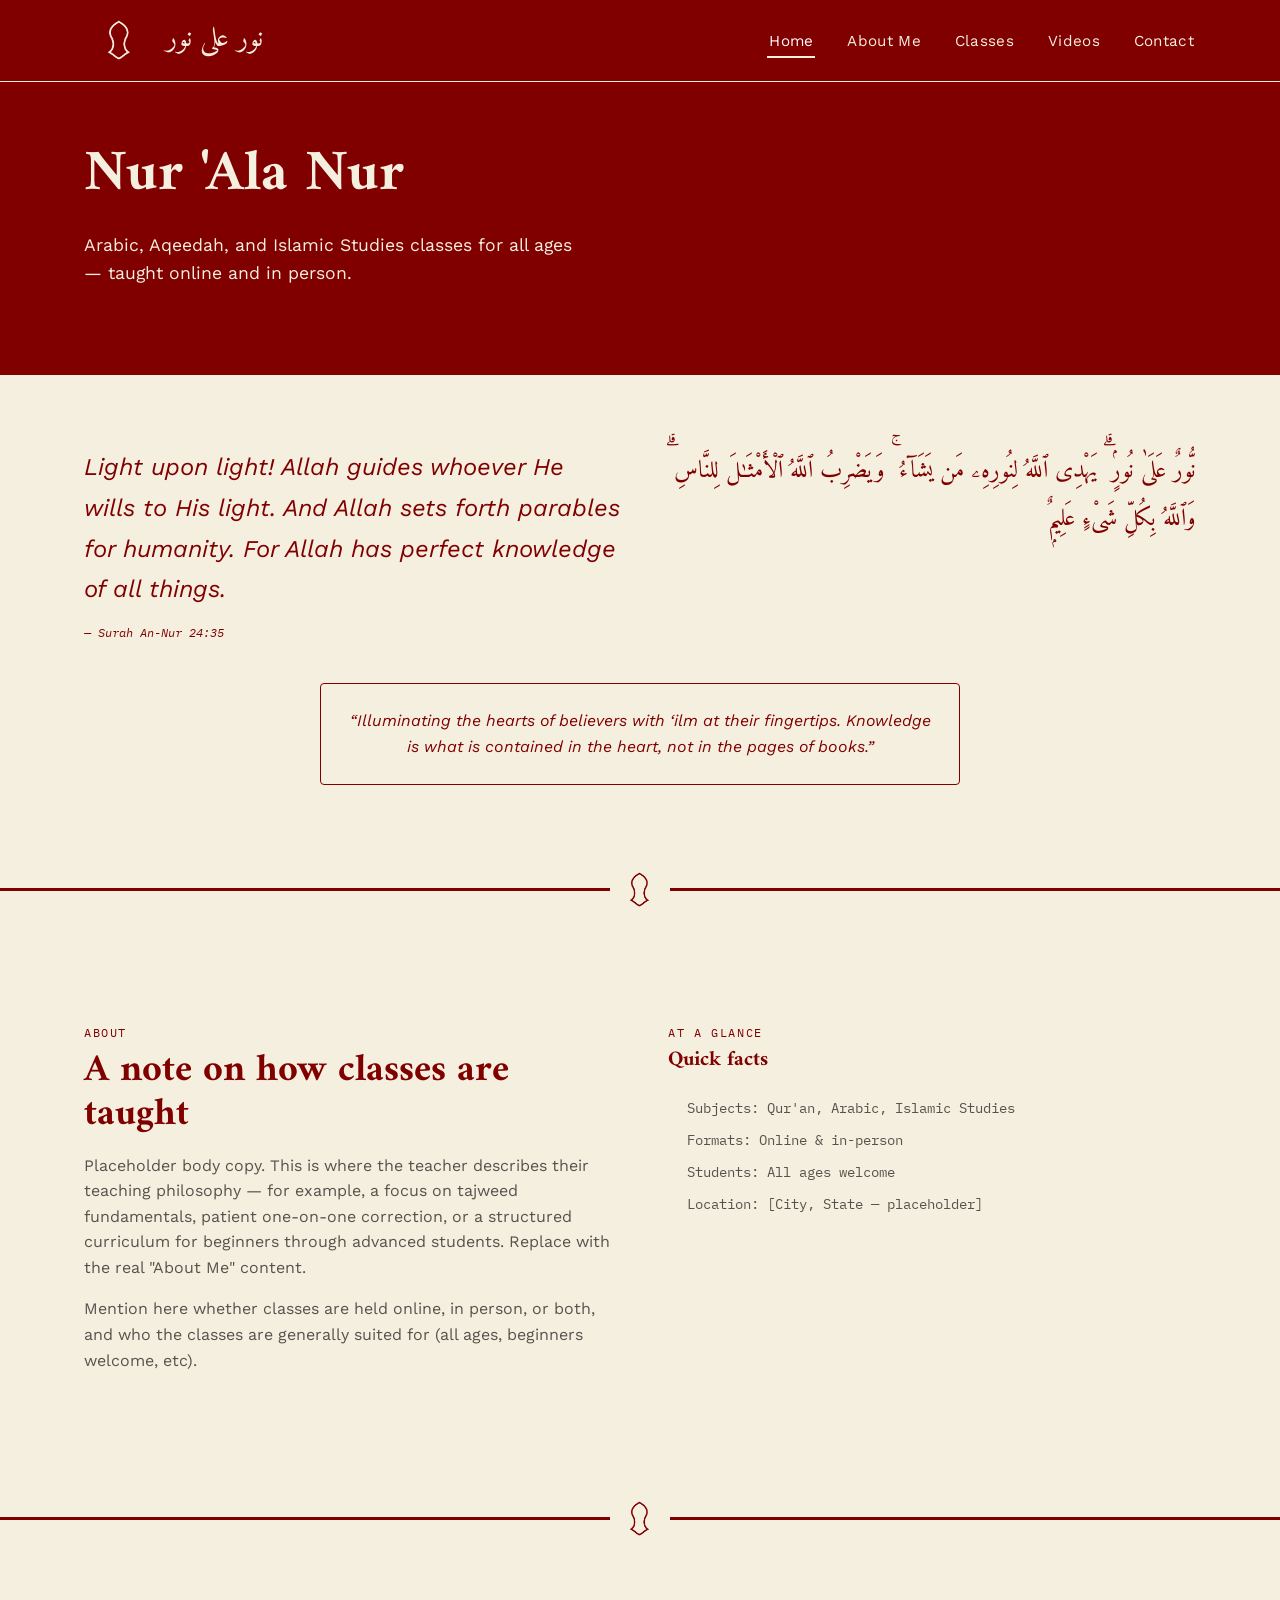
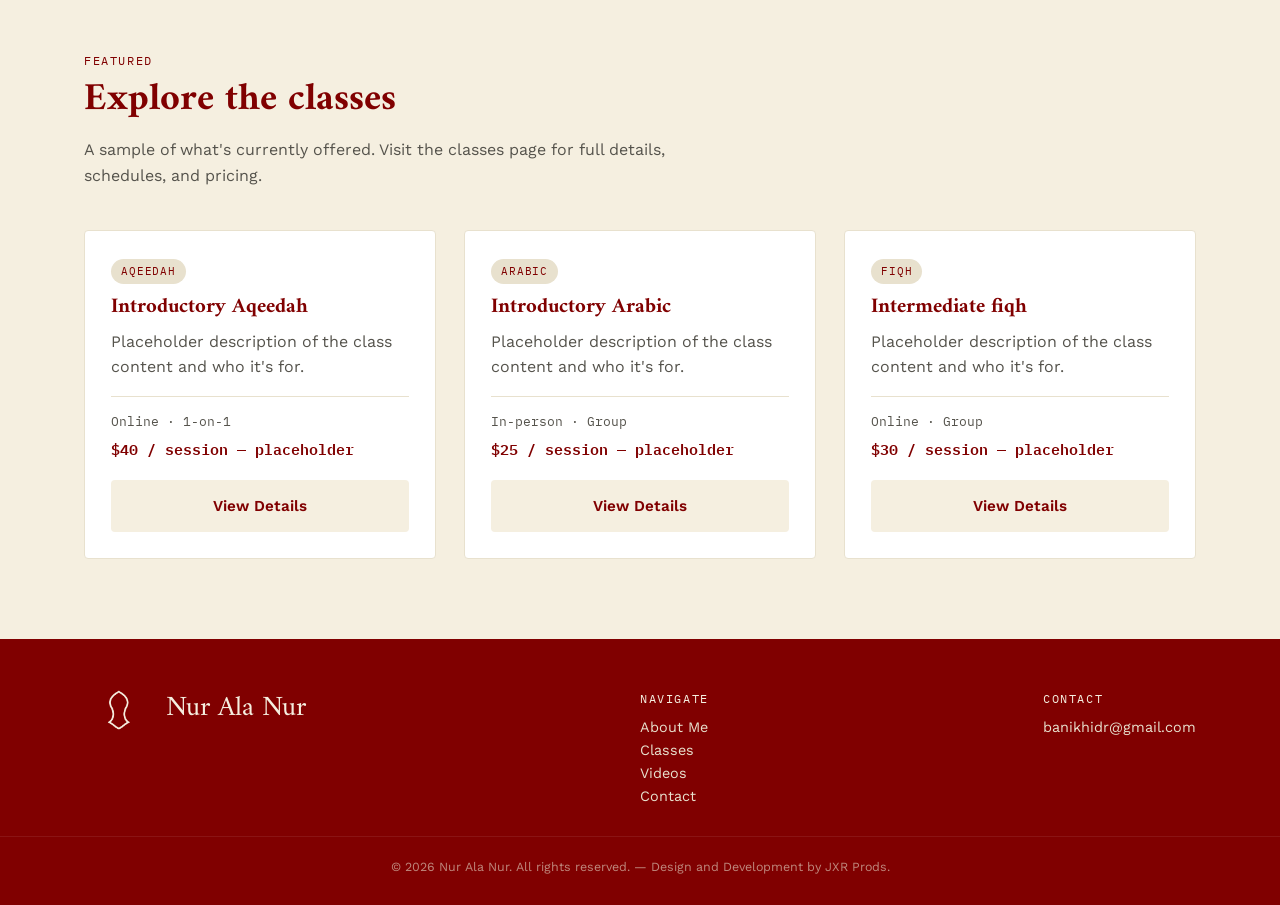
==== code/index.html @ e67cda5e "Fixed many css issues, adjusted text sizes, added colors to certain areas, added another line with s" ====
<!DOCTYPE html>
<html lang="en">

<head>
  <meta charset="UTF-8">
  <meta name="viewport" content="width=device-width, initial-scale=1.0">
  <title>Nur Ala Nur</title>
  <link rel="preconnect" href="https://fonts.googleapis.com">
  <link
    href="https://fonts.googleapis.com/css2?family=Amiri:ital,wght@0,400;0,700;1,400&family=Work+Sans:wght@400;500;600;700&family=IBM+Plex+Mono:wght@400;500&display=swap"
    rel="stylesheet">
  <link rel="stylesheet" href="styles.css">
</head>

<body>

  <header class="site-header">
    <div class="container">
      <a href="index.html" class="brand"><span class="sandal-logo"></span>نور على نور</a>
      <button class="nav-toggle" aria-label="Toggle navigation" aria-expanded="false">&#9776;</button>
      <nav class="main-nav">
        <ul>
          <li><a href="index.html" class="active">Home</a></li>
          <li><a href="aboutme.html">About Me</a></li>
          <li><a href="classes.html">Classes</a></li>
          <li><a href="videos.html">Videos</a></li>
          <li><a href="contact.html">Contact</a></li>
        </ul>
      </nav>
    </div>
  </header>

  <section class="hero" style="padding:60px 0 70px;">
    <div class="container">
      <h1 style="color:var(--cream)">Nur 'Ala Nur</h1>
      <p class="lede">Arabic, Aqeedah, and Islamic Studies classes for all ages — taught online and in person.</p>
    </div>
  </section>

  <section class="verse-section">
    <div class="container verse-grid">
      <p class="verse-en">Light upon light! Allah guides whoever He wills to His light. And Allah sets forth parables
        for humanity. For Allah has perfect knowledge of all things.<br><span class="verse-ref">— Surah An-Nur 24:35
        </span></p>
      <p class="verse-ar" dir="rtl" lang="ar"> نُّورٌ عَلَىٰ نُورٍۢ ۗ يَهْدِى ٱللَّهُ لِنُورِهِۦ مَن يَشَآءُ ۚ وَيَضْرِبُ ٱللَّهُ ٱلْأَمْثَـٰلَ لِلنَّاسِ ۗ وَٱللَّهُ بِكُلِّ شَىْءٍ عَلِيمٌۭ </p>
    </div>
    <div class="container">
      <div class="mission-box">
        <p style="color:var(--maroon); margin:0;">“Illuminating the hearts of believers with ‘ilm at their fingertips.
          Knowledge is what is contained in the heart, not in the pages of books.” </p>
      </div>
    </div>
  </section>

  <div class="star-divider star-divider--maroon"><span class="sandal-divider"></span></div>

  <section>
    <div class="container about-grid">
      <div>
        <span class="eyebrow">About</span>
        <h2>A note on how classes are taught</h2>
        <p>Placeholder body copy. This is where the teacher describes their teaching philosophy — for example, a focus
          on tajweed fundamentals, patient one-on-one correction, or a structured curriculum for beginners through
          advanced students. Replace with the real "About Me" content.</p>
        <p>Mention here whether classes are held online, in person, or both, and who the classes are generally suited
          for (all ages, beginners welcome, etc).</p>
      </div>
      <div>
        <span class="eyebrow">At a glance</span>
        <h3>Quick facts</h3>
        <ul class="credentials-list" style="color:var(--ink-soft)">
          <li style="color:var(--ink-soft)">Subjects: Qur'an, Arabic, Islamic Studies</li>
          <li style="color:var(--ink-soft)">Formats: Online &amp; in-person</li>
          <li style="color:var(--ink-soft)">Students: All ages welcome</li>
          <li style="color:var(--ink-soft)">Location: [City, State — placeholder]</li>
        </ul>
      </div>
    </div>
  </section>

  <div class="star-divider star-divider--maroon"><span class="sandal-divider"></span></div>

  <section class="alt">
    <div class="container">
      <div class="section-head">
        <span class="eyebrow">Featured</span>
        <h2>Explore the classes</h2>
        <p>A sample of what's currently offered. Visit the classes page for full details, schedules, and pricing.</p>
      </div>
      <div class="class-grid">
        <div class="class-card">
          <span class="class-tag">Aqeedah</span>
          <h3>Introductory Aqeedah</h3>
          <p>Placeholder description of the class content and who it's for.</p>
          <div class="class-meta">
            <span>Online &middot; 1-on-1</span>
            <span class="price">$40 / session — placeholder</span>
          </div>
          <a href="classes.html" class="btn btn-primary btn-block">View Details</a>
        </div>
        <div class="class-card">
          <span class="class-tag">Arabic</span>
          <h3>Introductory Arabic</h3>
          <p>Placeholder description of the class content and who it's for.</p>
          <div class="class-meta">
            <span>In-person &middot; Group</span>
            <span class="price">$25 / session — placeholder</span>
          </div>
          <a href="classes.html" class="btn btn-primary btn-block">View Details</a>
        </div>
        <div class="class-card">
          <span class="class-tag">Fiqh</span>
          <h3>Intermediate fiqh</h3>
          <p>Placeholder description of the class content and who it's for.</p>
          <div class="class-meta">
            <span>Online &middot; Group</span>
            <span class="price">$30 / session — placeholder</span>
          </div>
          <a href="classes.html" class="btn btn-primary btn-block">View Details</a>
        </div>
      </div>
    </div>
  </section>

  <footer>
    <div class="container">
      <div>
        <div class="brand" style="margin-bottom:10px;"><span class="sandal-logo"></span>Nur Ala Nur</div>
      </div>
      <div>
        <span class="eyebrow">Navigate</span><br>
        <a href="aboutme.html">About Me</a><br>
        <a href="classes.html">Classes</a><br>
        <a href="videos.html">Videos</a><br>
        <a href="contact.html">Contact</a>
      </div>
      <div>
        <span class="eyebrow">Contact</span><br>
        <a href="mailto:info@example.com">banikhidr@gmail.com</a><br>
      </div>
    </div>
    <div class="footer-bottom">&copy; 2026 Nur Ala Nur. All rights reserved. — Design and Development by JXR Prods.
    </div>
  </footer>

  <script src="script.js"></script>
</body>

</html>
---- code/styles.css ----
/* ===========================================================
   Design tokens
   =========================================================== */
:root{
  --maroon:    #800000;   /* primary brand color */
  --cream:     #F5EFE0;   /* the one cream — backgrounds, accents on maroon, borders */
  --tan:       #E8E1CE;   /* warm tan — card borders, alt-section fill (previously mislabeled "sage") */
  --ink:       #221c1c;   /* body text */
  --ink-soft:  #55534C;   /* secondary text */
  --white:     #FFFFFF;

  --font-display: 'Amiri', serif;
  --font-body:    'Work Sans', sans-serif;
  --font-mono:    'IBM Plex Mono', monospace;

  --radius: 4px;
  --max-width: 1160px;
}

*{ box-sizing: border-box; }
html{ scroll-behavior: smooth; }

body{
  margin: 0;
  background: var(--cream);
  color: var(--ink);
  font-family: var(--font-body);
  line-height: 1.6;
  -webkit-font-smoothing: antialiased;
}

img{ max-width: 100%; display: block; }
a{ color: inherit; text-decoration: none; }

h1, h2, h3{
  font-family: var(--font-display);
  color: var(--maroon);
  margin: 0 0 0.4em;
  line-height: 1.15;
}

h1{ font-size: clamp(2.4rem, 5vw, 3.6rem); }
h2{ font-size: clamp(1.8rem, 3.4vw, 2.4rem); }
h3{ font-size: 1.3rem; }

p{ margin: 0 0 1em; color: var(--ink-soft); }

.eyebrow{
  font-family: var(--font-mono);
  font-size: 0.72rem;
  letter-spacing: 0.14em;
  text-transform: uppercase;
  color: var(--maroon);
  display: inline-block;
  margin-bottom: 0.6em;
}
/* On maroon backgrounds, flip the eyebrow to cream so it stays readable */
.hero .eyebrow, footer .eyebrow{
  color: var(--cream);
}

.container{
  max-width: var(--max-width);
  margin: 0 auto;
  padding: 0 24px;
}

/* focus visibility */
a:focus-visible, button:focus-visible, input:focus-visible, textarea:focus-visible{
  outline: 2px solid var(--maroon);
  outline-offset: 3px;
}

@media (prefers-reduced-motion: reduce){
  *{ animation: none !important; transition: none !important; }
  html{ scroll-behavior: auto; }
}

/* ===========================================================
   Sandal motif (signature element) — used sparingly.
   Each placement gets its own class rather than sharing one
   base rule, since each sits on a different background and
   needs its own size and fill color to stay visible.
   =========================================================== */
.sandal-logo{
  display: inline-block;
  width: 70px; height: 40px;
  background-color: var(--cream);
  -webkit-mask-image: url('sandal.png');
          mask-image: url('sandal.png');
  -webkit-mask-size: contain;
          mask-size: contain;
  -webkit-mask-repeat: no-repeat;
          mask-repeat: no-repeat;
  -webkit-mask-position: center;
          mask-position: center;
  flex-shrink: 0;
}

.sandal-divider{
  display: inline-block;
  width: 200px; height: 50px;
  background-color: var(--white);
  -webkit-mask-image: url('sandal.png');
          mask-image: url('sandal.png');
  -webkit-mask-size: contain;
          mask-size: contain;
  -webkit-mask-repeat: no-repeat;
          mask-repeat: no-repeat;
  -webkit-mask-position: center;
          mask-position: center;
}

/* Maroon-on-light variant of the divider — same size and spacing as
   the filled maroon box, but transparent background with maroon line
   and sandal, for use between two light (cream/white) sections. */
.star-divider{
  display:flex; align-items:center; justify-content:center;
  gap: 14px;
  margin: 0;
  background: var(--maroon);
  padding: 24px 0;
}
.star-divider::before, .star-divider::after{
  content:"";
  height:3px; width: 3800px;
  background: var(--white);
}
.star-divider--maroon{
  background: var(--cream);
}
.star-divider--maroon::before,
.star-divider--maroon::after{
  background: var(--maroon);
}
.star-divider--maroon .sandal-divider{
  background-color: var(--maroon);
}

/* ===========================================================
   Header / nav
   =========================================================== */
.site-header{
  background: var(--maroon);
  color: var(--cream);
  position: sticky; top:0; z-index: 50;
  border-bottom: 1px solid var(--cream);
}
.site-header .container{
  display:flex; align-items:center; justify-content:space-between;
  padding-top: 18px; padding-bottom: 18px;
}
.brand{
  font-family: 'Amiri', serif;
  font-size: 1.75rem;
  color: var(--cream);
  display: flex;
  align-items: center;
  gap: 12px;
}

nav.main-nav ul{
  list-style:none; display:flex; gap: 30px;
  margin:0; padding:0;
}
nav.main-nav a{
  font-size: 0.95rem;
  letter-spacing: 0.02em;
  padding: 6px 2px;
  border-bottom: 2px solid transparent;
  transition: border-color .15s ease, color .15s ease;
}
nav.main-nav a:hover, nav.main-nav a.active{
  border-color: var(--cream);
  color: var(--white);
}

.nav-toggle{
  display:none;
  background:none; border:none; color: var(--cream);
  font-size: 1.6rem; cursor:pointer;
}

@media (max-width: 760px){
  nav.main-nav{
    position:absolute; top:100%; left:0; right:0;
    background: var(--maroon);
    max-height:0; overflow:hidden;
    transition: max-height .25s ease;
  }
  nav.main-nav.open{ max-height: 300px; }
  nav.main-nav ul{
    flex-direction:column; gap:0;
  }
  nav.main-nav ul li{
    border-top: 1px solid rgba(255,255,255,.08);
  }
  nav.main-nav a{
    display:block; padding: 14px 24px;
  }
  .nav-toggle{ display:block; }
}

/* ===========================================================
   Verse / Mission section (home page hero)
   =========================================================== */
.verse-section{
  background: var(--cream);
  padding: 72px 0 56px;
}
.verse-grid{
  display:grid;
  grid-template-columns: 1fr 1fr;
  gap: 40px;
  align-items:start;
  margin-bottom: 40px;
}
.verse-en{
  text-align:left;
  color: var(--maroon);
  font-size: 1.5rem;
  line-height:1.7;
  margin:0;
  font-style: italic;
}
.verse-en .verse-ref{
  display:block;
  margin-top: 12px;
  font-family: var(--font-mono);
  font-size: 0.78rem;
  color: var(--maroon);
}
.verse-ar{
  text-align:right;
  direction: rtl;
  font-family: var(--font-display);
  font-size: 1.5rem;
  line-height: 2;
  color: var(--maroon);
  margin:0;
}
.mission-box{
  max-width: 640px;
  margin: 0 auto;
  text-align:center;
  font-style: italic;
  padding: 24px 28px;
  border: 1px solid var(--maroon);
  border-radius: var(--radius);
}
.mission-box .eyebrow{ margin-bottom: 0.5em; }

@media (max-width: 760px){
  .verse-grid{ grid-template-columns: 1fr; gap:24px; }
  .verse-ar{ text-align:right; }
}

/* ===========================================================
   Hero (classes / contact / videos page headers)
   =========================================================== */
.hero{
  background: var(--maroon);
  color: var(--cream);
  position: relative;
  overflow:hidden;
  padding: 88px 0 96px;
}
.hero::after{
  content:"";
  position:absolute;
  right:-120px; top:-120px;
  width: 420px; height:420px;
  border: 1px solid rgba(245,239,224,.35);
  clip-path: polygon(50% 0%, 61% 35%, 98% 35%, 68% 57%, 79% 91%, 50% 70%, 21% 91%, 32% 57%, 2% 35%, 39% 35%);
  transform: rotate(12deg);
  opacity: .5;
}
.hero-grid{
  display:grid;
  grid-template-columns: 1.3fr 1fr;
  gap: 48px;
  align-items:center;
  position:relative;
  z-index:1;
}
.hero p.lede{
  color: var(--cream);
  font-size: 1.1rem;
  max-width: 46ch;
}
.credentials-list{
  list-style:none; padding:0; margin: 1.6em 0 2em;
  display:flex; flex-direction:column; gap: 10px;
}
.credentials-list li{
  font-family: var(--font-mono);
  font-size: 0.85rem;
  color: var(--white);
  padding-left: 1.4em;
  position:relative;
}
.credentials-list li::before{
  content:"—";
  position:absolute; left:0; color: var(--cream);
}
.hero-portrait{
  aspect-ratio: 4/5;
  background: var(--cream);
  border-radius: var(--radius);
  display:flex; align-items:center; justify-content:center;
  color: var(--ink-soft);
  font-family: var(--font-mono);
  font-size: 0.8rem;
  border: 1px solid rgba(245,239,224,.4);
  object-fit: cover;
}

@media (max-width: 760px){
  .hero-grid{ grid-template-columns: 1fr; }
  .hero-portrait{ max-width: 260px; margin: 0 auto; }
}

/* buttons */
.btn{
  display:inline-block;
  font-family: var(--font-body);
  font-weight: 600;
  font-size: 0.95rem;
  padding: 13px 28px;
  border-radius: var(--radius);
  cursor:pointer;
  border: 1px solid transparent;
  transition: transform .12s ease, background .15s ease, color .15s ease;
}
.btn-primary{
  background: var(--cream);
  color: var(--maroon);
}
.btn-primary:hover{ background: var(--white); transform: translateY(-1px); }
.btn-outline{
  background: transparent;
  border-color: var(--tan);
  color: var(--cream);
}
.btn-outline:hover{ border-color: var(--cream); color: var(--white); }
.btn-block{ width:100%; text-align:center; }

/* ===========================================================
   Sections (generic)
   =========================================================== */
section{ padding: 80px 0; }
section.alt{ background: var(--cream); }

.section-head{
  max-width: 640px;
  margin-bottom: 2.6rem;
}

/* about grid */
.about-grid{
  display:grid; grid-template-columns: 1fr 1fr; gap: 56px;
  align-items:start;
}
@media (max-width: 760px){ .about-grid{ grid-template-columns:1fr; } }

/* ===========================================================
   Class cards
   =========================================================== */
.class-grid{
  display:grid;
  grid-template-columns: repeat(auto-fit, minmax(280px, 1fr));
  gap: 28px;
}
.class-card{
  background: var(--white);
  border: 1px solid var(--tan);
  border-radius: var(--radius);
  padding: 28px 26px 26px;
  position:relative;
  display:flex; flex-direction:column;
}
.class-card::before{
  content:"";
  position:absolute; top:14px; right:14px;
  width:18px; height:30px;
  background-color: var(--tan);
  -webkit-mask-image: url('ornament.png');
          mask-image: url('ornament.png');
  -webkit-mask-size: contain;
          mask-size: contain;
  -webkit-mask-repeat: no-repeat;
          mask-repeat: no-repeat;
  -webkit-mask-position: center;
          mask-position: center;
}
.class-tag{
  font-family: var(--font-mono);
  font-size: 0.68rem;
  letter-spacing: 0.08em;
  text-transform: uppercase;
  color: var(--maroon);
  background: var(--tan);
  padding: 4px 10px;
  border-radius: 999px;
  display:inline-block;
  margin-bottom: 12px;
  width: fit-content;
}
.class-meta{
  font-family: var(--font-mono);
  font-size: 0.82rem;
  color: var(--ink-soft);
  border-top: 1px solid var(--tan);
  margin-top: auto;
  padding-top: 14px;
  display:flex; flex-direction:column; gap:6px;
}
.class-meta .price{
  color: var(--maroon);
  font-weight:600;
  font-size: 0.95rem;
}
.class-card .btn{ margin-top: 18px; }

.filter-bar{
  display:flex; flex-wrap:wrap; gap:10px;
  margin-bottom: 2.4rem;
}
.filter-chip{
  font-family: var(--font-mono);
  font-size: 0.78rem;
  padding: 8px 16px;
  border: 1px solid var(--maroon);
  border-radius: 999px;
  background: transparent;
  color: var(--maroon);
  cursor:pointer;
}
.filter-chip.active, .filter-chip:hover{
  background: var(--maroon);
  color: var(--cream);
}

/* ===========================================================
   Contact
   =========================================================== */
.contact-grid{
  display:grid; grid-template-columns: 1fr 1fr; gap: 56px;
  align-items:start;
}
@media (max-width: 760px){ .contact-grid{ grid-template-columns:1fr; } }

.info-block{ margin-bottom: 1.8rem; }
.info-block .label{
  font-family: var(--font-mono);
  font-size: 0.72rem;
  text-transform:uppercase;
  letter-spacing:.1em;
  color: var(--maroon);
  display:block;
  margin-bottom: 4px;
}

form.contact-form{
  display:flex; flex-direction:column; gap: 18px;
}
.field label{
  display:block; font-size: 0.85rem;
  margin-bottom: 6px; color: var(--ink);
  font-weight:600;
}
.field input, .field textarea, .field select{
  width:100%;
  font-family: var(--font-body);
  font-size: 0.95rem;
  padding: 12px 14px;
  border: 1px solid var(--tan);
  border-radius: var(--radius);
  background: var(--white);
  color: var(--ink);
}
.field textarea{ resize: vertical; min-height: 120px; }

.map-frame{
  border: 1px solid var(--tan);
  border-radius: var(--radius);
  aspect-ratio: 4/3;
  overflow:hidden;
}
.map-frame iframe{ width:100%; height:100%; border:0; }

/* ===========================================================
   Videos
   =========================================================== */
.video-grid{
  display:grid;
  grid-template-columns: repeat(auto-fit, minmax(300px, 1fr));
  gap: 30px;
}
.video-card{
  background: var(--white);
  border: 1px solid var(--tan);
  border-radius: var(--radius);
  overflow:hidden;
}
.video-frame{
  aspect-ratio: 16/9;
  background: var(--maroon);
  position:relative;
}
.video-frame iframe, .video-frame video{
  width:100%; height:100%; border:0;
}
.video-info{ padding: 18px 20px; }
.video-info .class-tag{ margin-bottom: 8px; }

/* ===========================================================
   Footer
   =========================================================== */
footer{
  background: var(--maroon);
  color: var(--tan);
  padding: 48px 0 28px;
  font-size: 0.9rem;
}
footer .container{
  display:flex; flex-wrap:wrap; justify-content:space-between; gap:24px;
}
footer .brand{ color: var(--cream); }
footer a:hover{ color: var(--white); }
.footer-bottom{
  border-top: 1px solid rgba(255,255,255,.08);
  margin-top: 28px; padding-top: 20px;
  font-size: 0.78rem; color: rgba(232,225,206,.6);
  text-align:center;
}

/* ===========================================================
   About Me page additions
   =========================================================== */

/* Profile photo placeholder (light-section version of .hero-portrait) */
.profile-photo{
  aspect-ratio: 4/5;
  background: var(--tan);
  border: 1px solid var(--tan);
  border-radius: var(--radius);
  display:flex; align-items:center; justify-content:center;
  color: var(--ink-soft);
  font-family: var(--font-mono);
  font-size: 0.8rem;
  text-align:center;
  padding: 20px;
}
/* When used on an actual <img> (a real photo instead of the placeholder
   text), drop the padding/centering and let the photo fill the frame. */
img.profile-photo{
  padding: 0;
  object-fit: cover;
  width: 100%;
  height: 100%;
}

/* Email line under the bio */
.email-line{
  display:flex; align-items:center; gap:8px;
  margin-top: 1.4em;
}
.email-line a{
  color: var(--maroon);
  font-weight:600;
}
.email-line a:hover{ text-decoration: underline; }
.icon-email{ color: var(--maroon); flex-shrink:0; }

/* Qualifications list (light-section version of .credentials-list) */
.qual-list{
  list-style:none; padding:0; margin: 0;
  display:flex; flex-direction:column; gap: 16px;
  max-width: 720px;
}
.qual-list li{
  font-family: var(--font-mono);
  font-size: 0.9rem;
  line-height: 1.6;
  color: var(--ink-soft);
  padding-left: 1.4em;
  position:relative;
}
.qual-list li::before{
  content:"—";
  position:absolute; left:0; color: var(--maroon);
}
.qual-list strong{
  color: var(--ink);
  font-family: var(--font-body);
  font-weight:600;
}
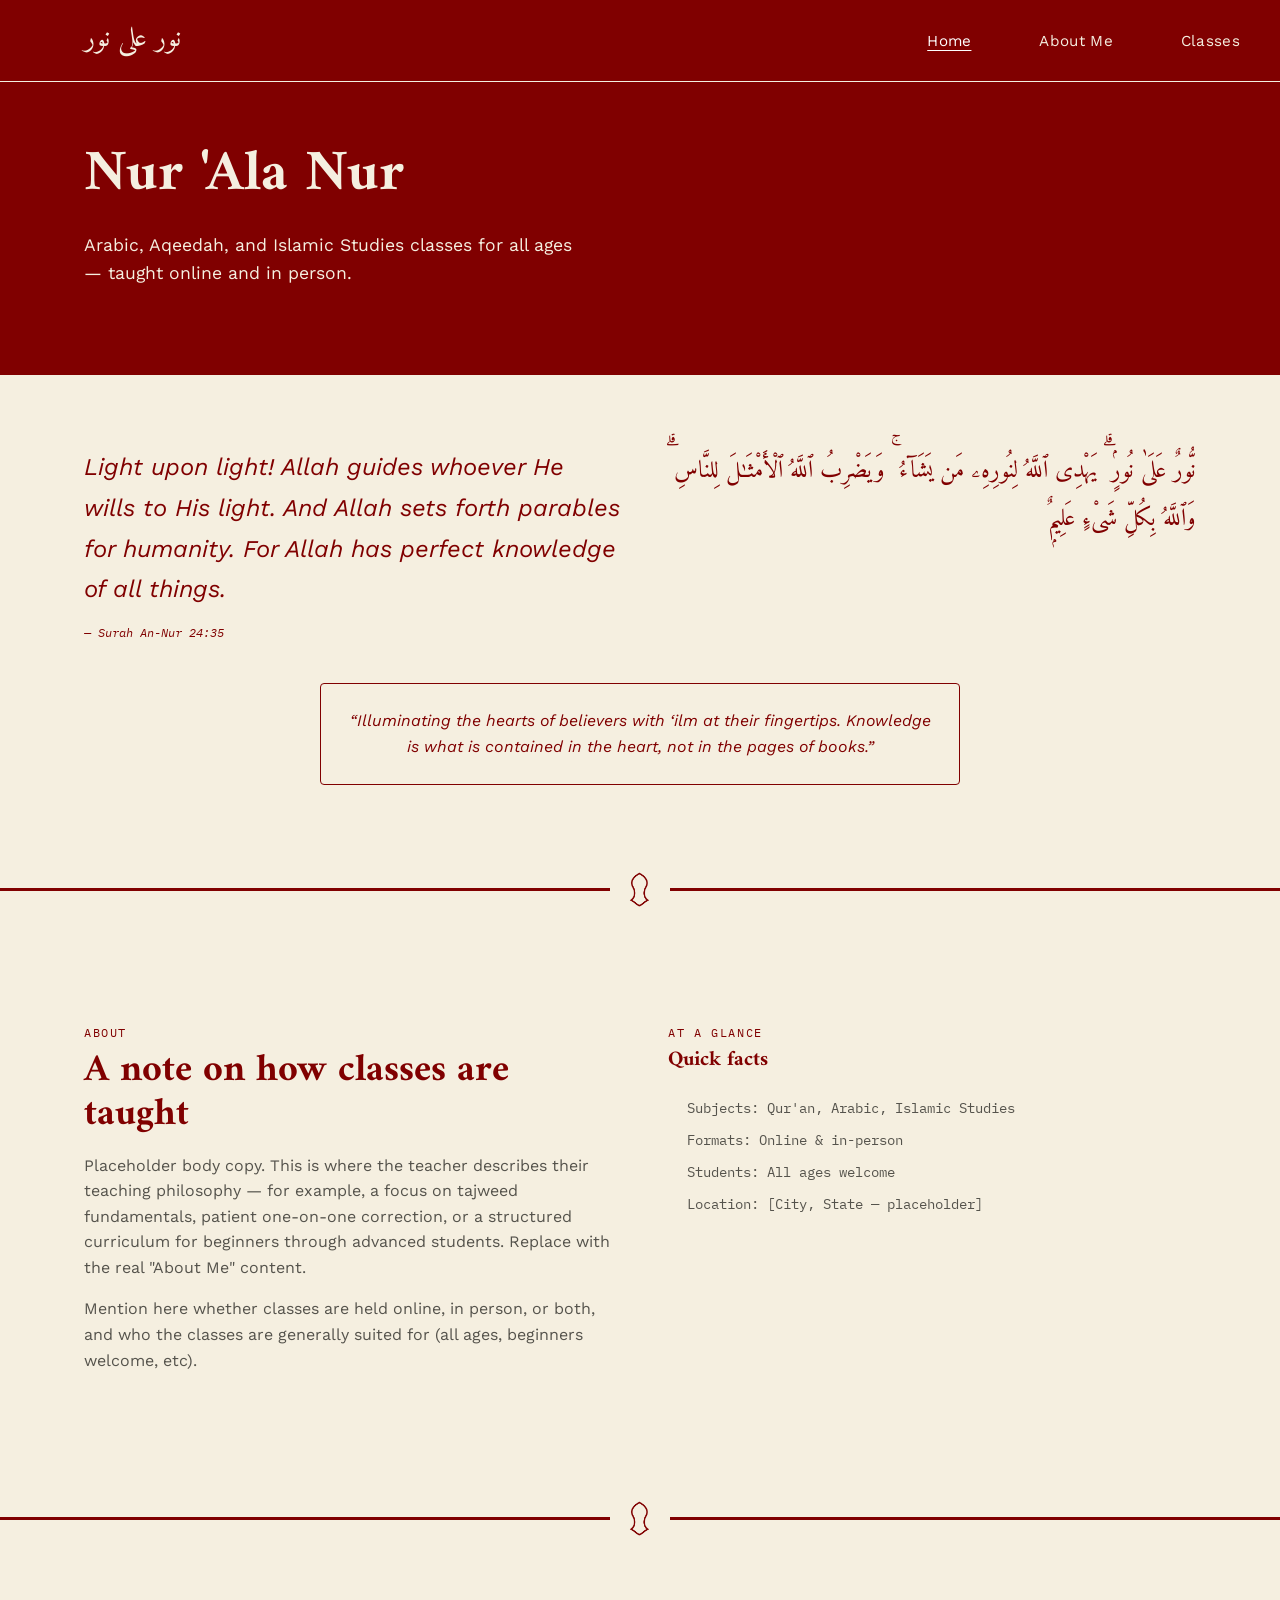
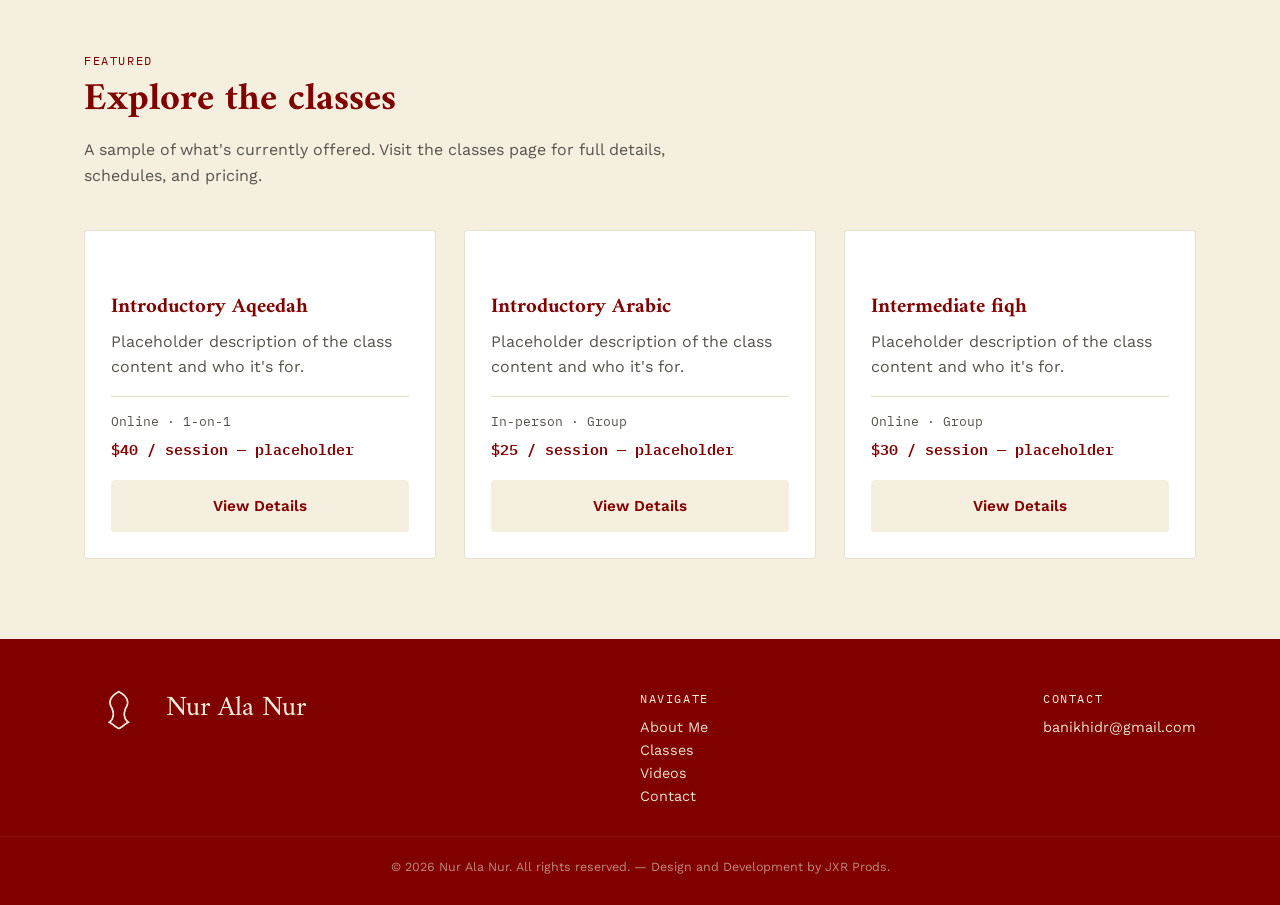
==== commit e82d7a44: "added a 3d hover animation for the cards, and a cool hover effect on the nav bar buttons" ====
--- a/code/index.html
+++ b/code/index.html
@@ -16,17 +16,20 @@
 
   <header class="site-header">
     <div class="container">
-      <a href="index.html" class="brand"><span class="sandal-logo"></span>نور على نور</a>
-      <button class="nav-toggle" aria-label="Toggle navigation" aria-expanded="false">&#9776;</button>
-      <nav class="main-nav">
-        <ul>
-          <li><a href="index.html" class="active">Home</a></li>
-          <li><a href="aboutme.html">About Me</a></li>
-          <li><a href="classes.html">Classes</a></li>
-          <li><a href="videos.html">Videos</a></li>
-          <li><a href="contact.html">Contact</a></li>
-        </ul>
-      </nav>
+      <div class="header-left">
+        <a href="index.html" class="brand-text">نور على نور</a>
+        <button class="nav-toggle" aria-label="Toggle navigation" aria-expanded="false">&#9776;</button>
+        <nav class="main-nav">
+          <ul>
+            <li><a href="index.html" class="active">Home</a></li>
+            <li><a href="aboutme.html">About Me</a></li>
+            <li><a href="classes.html">Classes</a></li>
+            <li><a href="videos.html">Videos</a></li>
+            <li><a href="contact.html">Contact</a></li>
+          </ul>
+        </nav>
+      </div>
+      <span class="sandal-logo"></span>
     </div>
   </header>
 
@@ -42,7 +45,7 @@
       <p class="verse-en">Light upon light! Allah guides whoever He wills to His light. And Allah sets forth parables
         for humanity. For Allah has perfect knowledge of all things.<br><span class="verse-ref">— Surah An-Nur 24:35
         </span></p>
-      <p class="verse-ar" dir="rtl" lang="ar"> نُّورٌ عَلَىٰ نُورٍۢ ۗ يَهْدِى ٱللَّهُ لِنُورِهِۦ مَن يَشَآءُ ۚ وَيَضْرِبُ ٱللَّهُ ٱلْأَمْثَـٰلَ لِلنَّاسِ ۗ وَٱللَّهُ بِكُلِّ شَىْءٍ عَلِيمٌۭ </p>
+      <p class="verse-ar" dir="rtl" lang="ar"> نُّورٌ عَلَىٰ نُورٍۢ ۗ يَهْدِى ٱللَّهُ لِنُورِهِۦ مَن يَشَآءُ ۚ وَيَضْرِبُ ٱللَّهُ ٱلْأَمْثَـٰلَ لِلنَّاسِ ۗ وَٱللَّهُ بِكُلِّ شَىْءٍ عَلِيمٌۭ </p>
     </div>
     <div class="container">
       <div class="mission-box">
--- a/code/styles.css
+++ b/code/styles.css
@@ -149,7 +149,29 @@
 .site-header .container{
   display:flex; align-items:center; justify-content:space-between;
   padding-top: 18px; padding-bottom: 18px;
-}
+  gap: 24px;
+}
+
+/* Groups the brand text, mobile toggle, and nav links together so the
+   sandal (a sibling of this wrapper) can stand alone at the far right
+   corner of the whole navbar. */
+.header-left{
+  display:flex; align-items:center; justify-content:space-between;
+  flex: 1;
+  gap: 20px;
+}
+.site-header .sandal-logo{
+  margin-right: -400px;
+}
+
+.brand-text{
+  font-family: 'Amiri', serif;
+  font-size: 1.75rem;
+  color: var(--cream);
+}
+
+/* Retained for the footer brand, which still pairs the sandal with the
+   name inline rather than pinning it to a corner. */
 .brand{
   font-family: 'Amiri', serif;
   font-size: 1.75rem;
@@ -160,19 +182,36 @@
 }
 
 nav.main-nav ul{
-  list-style:none; display:flex; gap: 30px;
+  list-style:none; display:flex; gap: 40px;
   margin:0; padding:0;
 }
 nav.main-nav a{
   font-size: 0.95rem;
   letter-spacing: 0.02em;
-  padding: 6px 2px;
-  border-bottom: 2px solid transparent;
-  transition: border-color .15s ease, color .15s ease;
-}
-nav.main-nav a:hover, nav.main-nav a.active{
-  border-color: var(--cream);
+  padding: 8px 14px;
+  border-radius: var(--radius);
+  color: var(--cream);
+  background:
+    conic-gradient(from  135deg, var(--cream) 90deg, #0000 0) top,
+    conic-gradient(from   45deg, var(--cream) 90deg, #0000 0) left,
+    conic-gradient(from  -45deg, var(--cream) 90deg, #0000 0) bottom,
+    conic-gradient(from -135deg, var(--cream) 90deg, #0000 0) right;
+  background-size: 100% 200%, 200% 100%;
+  background-repeat: no-repeat;
+  transition: 0.5s;
+}
+nav.main-nav a:hover{
+  color: var(--maroon);
+  background-position: center;
+} 
+nav.main-nav a.active{
   color: var(--white);
+  text-decoration: underline; 
+  text-underline-offset: 4px;  
+}
+nav.main-nav a.active:hover{
+  color: var(--maroon);
+  text-decoration: none;
 }
 
 .nav-toggle{
@@ -378,6 +417,11 @@
   padding: 28px 26px 26px;
   position:relative;
   display:flex; flex-direction:column;
+  transform-style: preserve-3d;
+  transition: transform 0.1s, box-shadow 0.2s;
+}
+.class-card:hover{
+  box-shadow: var(--maroon) 0px 25px 50px;
 }
 .class-card::before{
   content:"";
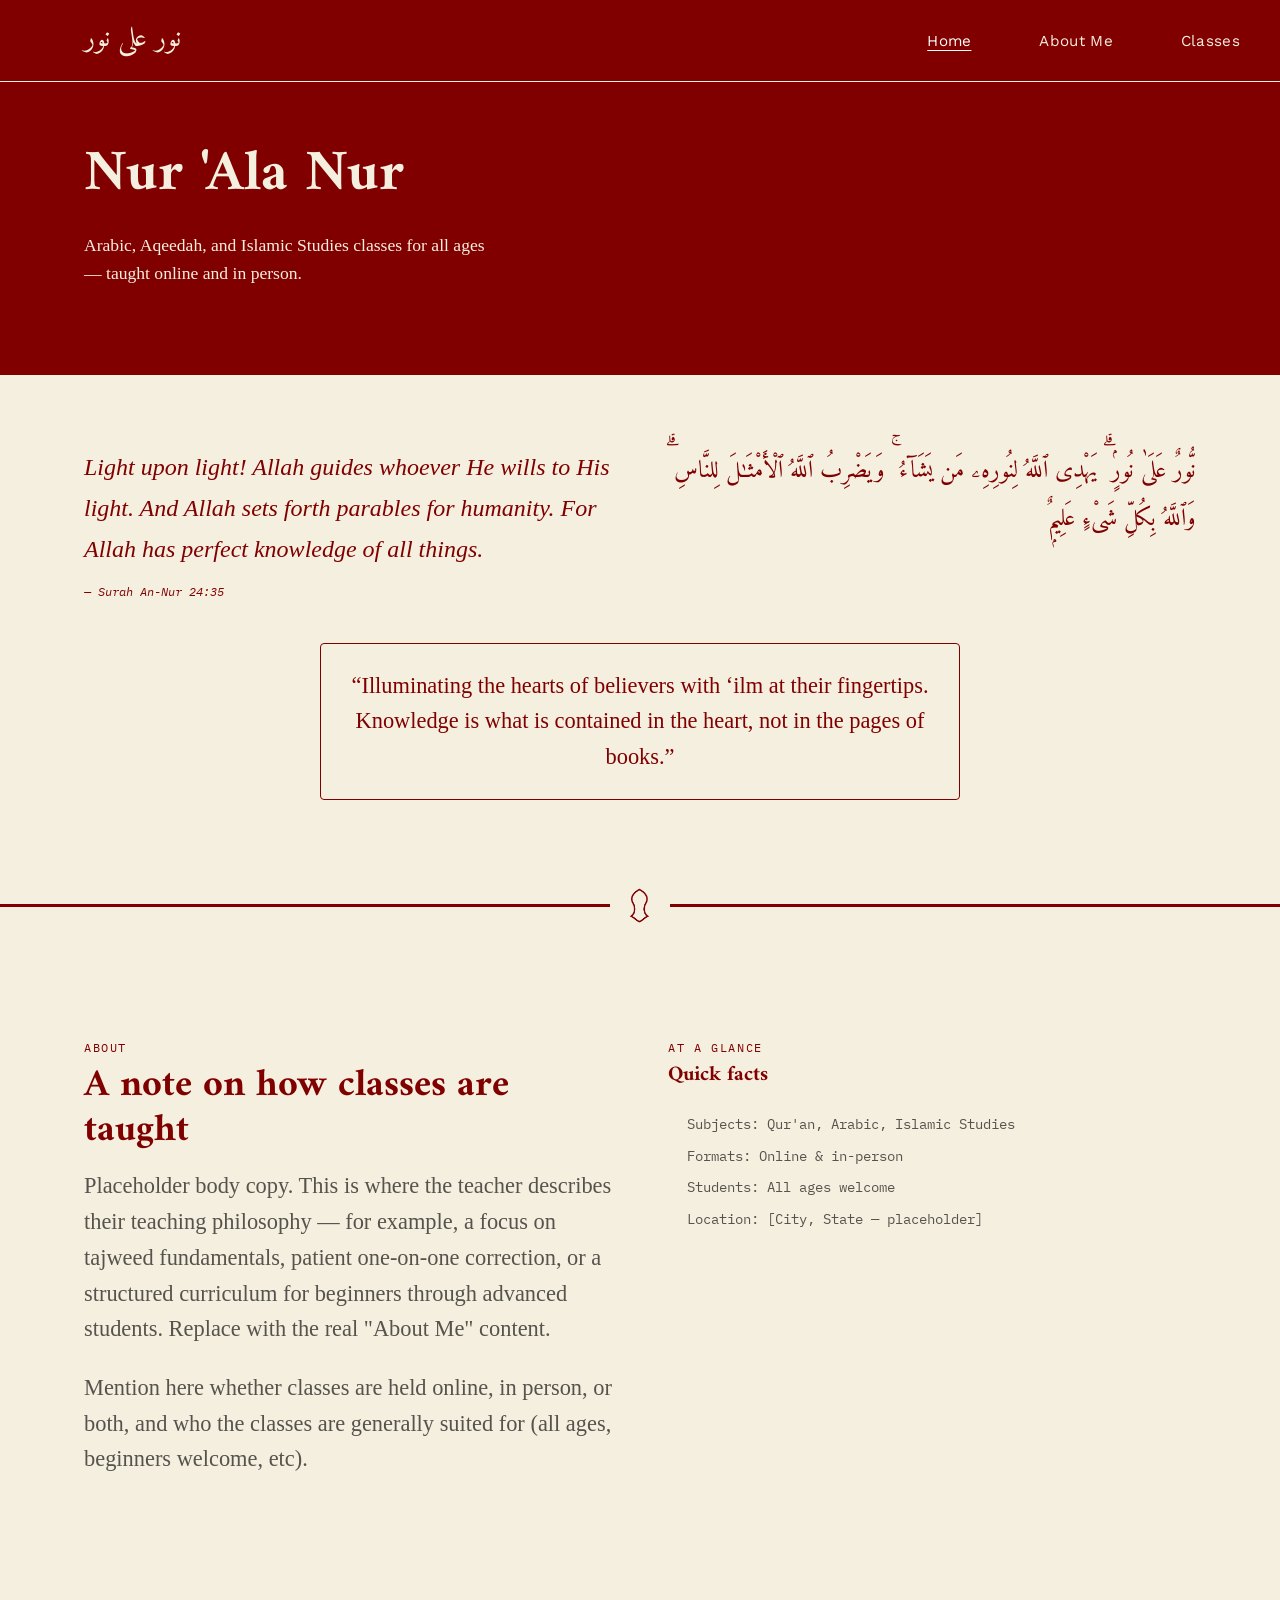
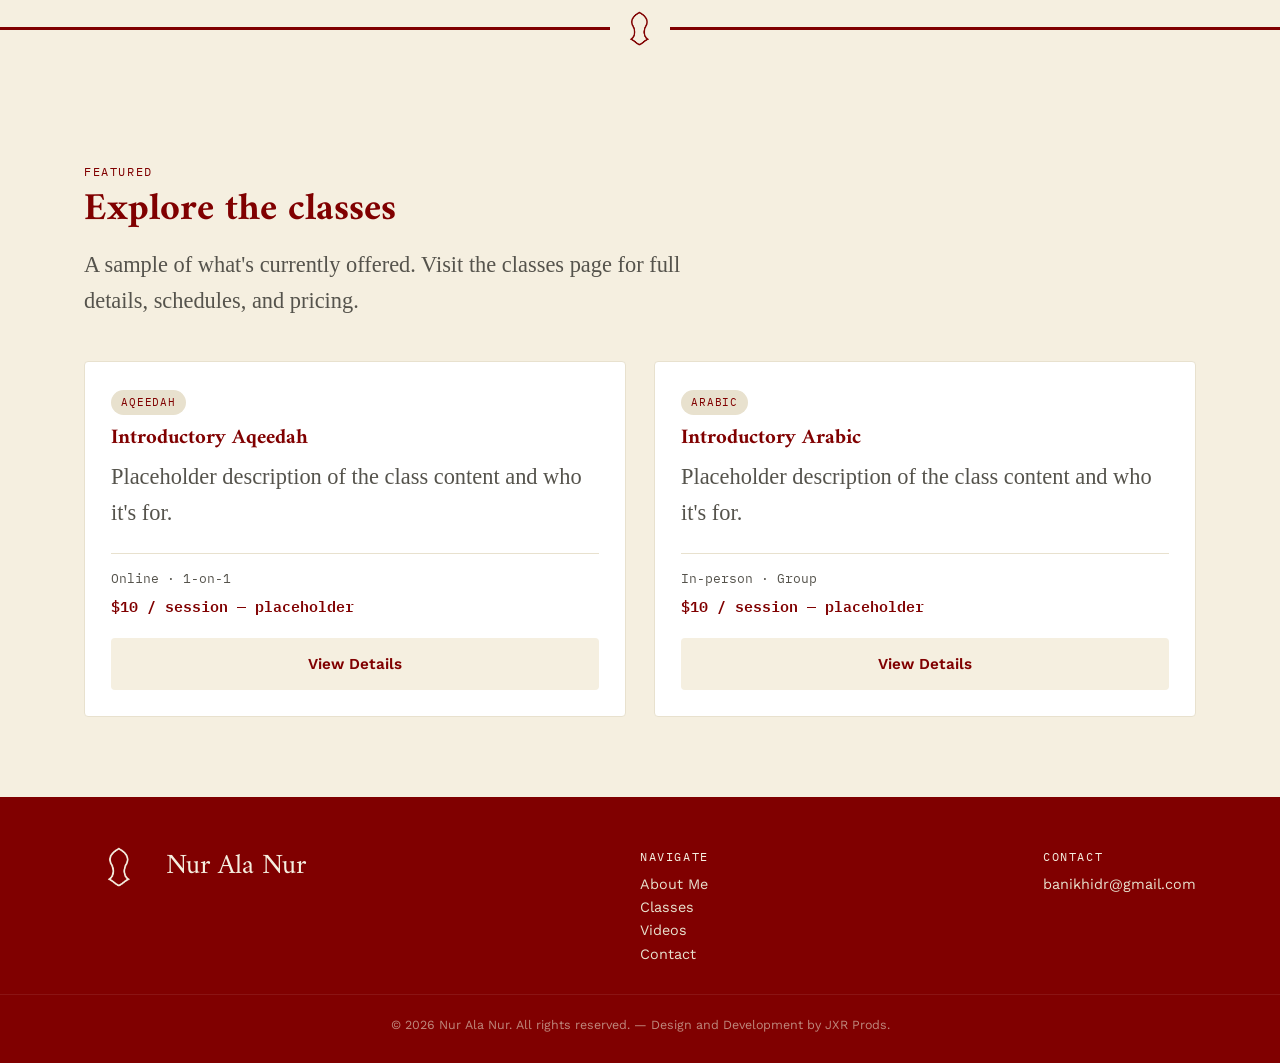
==== commit 5de0cebf: "css changes" ====
--- a/code/index.html
+++ b/code/index.html
@@ -97,7 +97,7 @@
           <p>Placeholder description of the class content and who it's for.</p>
           <div class="class-meta">
             <span>Online &middot; 1-on-1</span>
-            <span class="price">$40 / session — placeholder</span>
+            <span class="price">$10 / session — placeholder</span>
           </div>
           <a href="classes.html" class="btn btn-primary btn-block">View Details</a>
         </div>
@@ -107,17 +107,7 @@
           <p>Placeholder description of the class content and who it's for.</p>
           <div class="class-meta">
             <span>In-person &middot; Group</span>
-            <span class="price">$25 / session — placeholder</span>
-          </div>
-          <a href="classes.html" class="btn btn-primary btn-block">View Details</a>
-        </div>
-        <div class="class-card">
-          <span class="class-tag">Fiqh</span>
-          <h3>Intermediate fiqh</h3>
-          <p>Placeholder description of the class content and who it's for.</p>
-          <div class="class-meta">
-            <span>Online &middot; Group</span>
-            <span class="price">$30 / session — placeholder</span>
+            <span class="price">$10 / session — placeholder</span>
           </div>
           <a href="classes.html" class="btn btn-primary btn-block">View Details</a>
         </div>
--- a/code/styles.css
+++ b/code/styles.css
@@ -43,7 +43,12 @@
 h2{ font-size: clamp(1.8rem, 3.4vw, 2.4rem); }
 h3{ font-size: 1.3rem; }
 
-p{ margin: 0 0 1em; color: var(--ink-soft); }
+p{ margin: 0 0 1em; color: var(--ink-soft); 
+  font-family: "Cormorant Garamond", serif;
+  font-optical-sizing: auto;
+  font-style: normal;
+  font-size: 1.4rem;
+}
 
 .eyebrow{
   font-family: var(--font-mono);
@@ -639,4 +644,23 @@
   color: var(--ink);
   font-family: var(--font-body);
   font-weight:600;
+}
+
+/*Section for the Path image on the About me tab*/ 
+.path-photo{
+  background: var(--maroon);
+  border: 2px solid var(--maroon);
+  border-radius: var(--radius);
+  display:flex; align-items:center; justify-content:center;
+  color: var(--ink-soft);
+  font-family: var(--font-mono);
+  font-size: 0.8rem;
+  text-align:center;
+  padding: 2px;
+
+  grid-column: 1 / -1;   /* span both grid columns instead of sitting in just one */
+  justify-self: center;  /* center it within that full-width span */
+  width: 100%;
+  max-width: 800px;      /* bigger than a single column was — adjust to taste */
+  margin-top: 40px;      /* breathing room from the photo/bio above */
 }
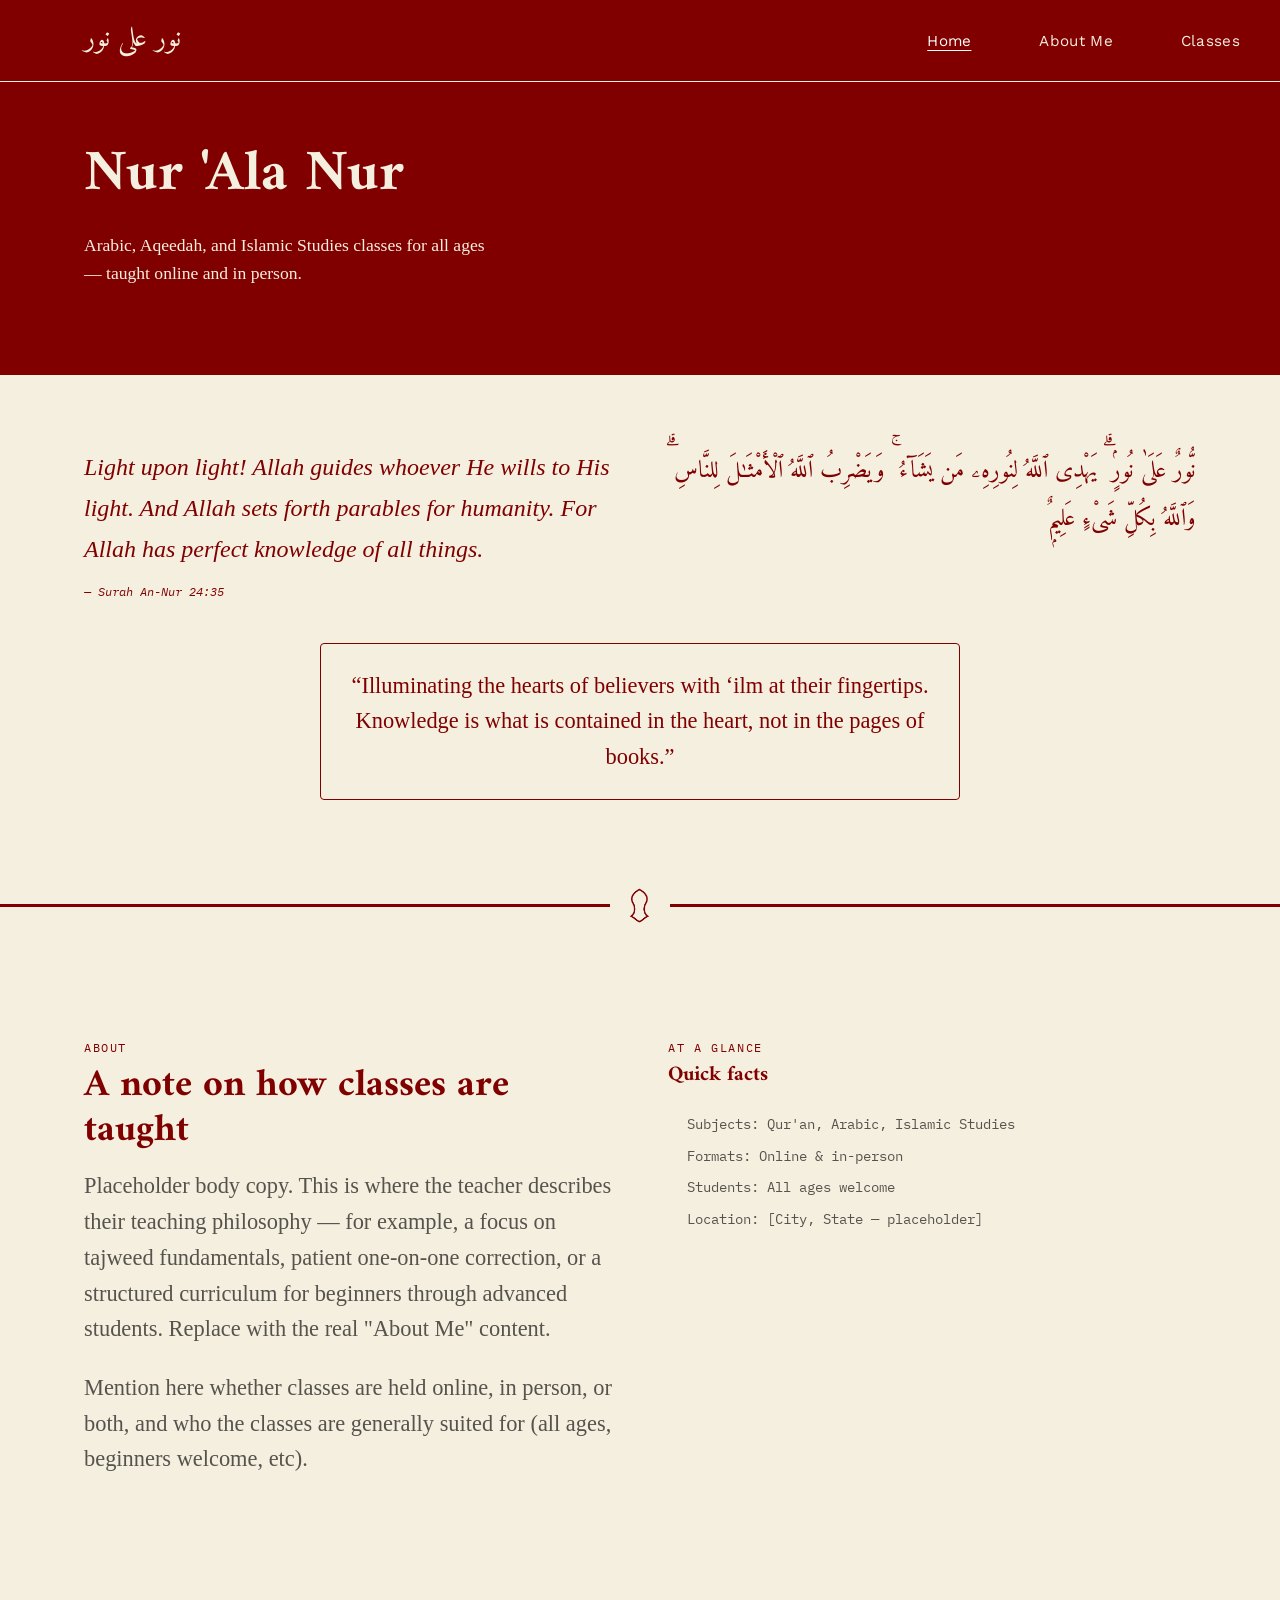
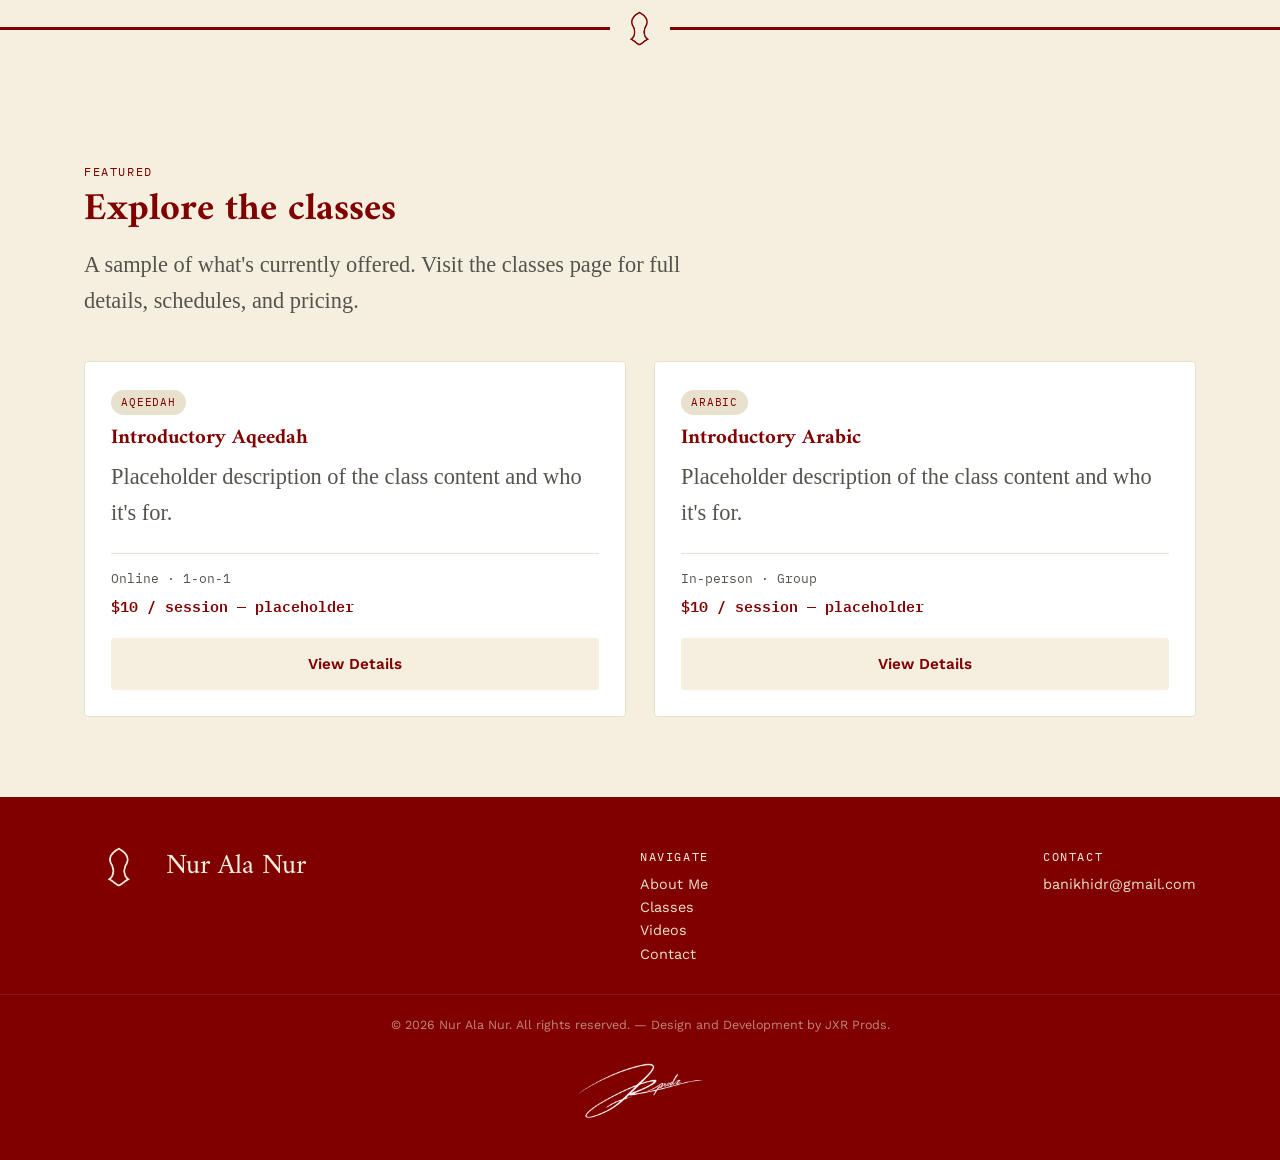
==== commit ff953e8d: "added some more cs. Big changes: Added JXR Prods logo to the bottom of the website pages." ====
--- a/code/index.html
+++ b/code/index.html
@@ -133,6 +133,7 @@
       </div>
     </div>
     <div class="footer-bottom">&copy; 2026 Nur Ala Nur. All rights reserved. — Design and Development by JXR Prods.
+      <img class="logo-photo" src="logo.png" alt="JXR">
     </div>
   </footer>
 
--- a/code/styles.css
+++ b/code/styles.css
@@ -663,4 +663,12 @@
   width: 100%;
   max-width: 800px;      /* bigger than a single column was — adjust to taste */
   margin-top: 40px;      /* breathing room from the photo/bio above */
+}
+
+/*logo-photo section for logo*/
+.logo-photo{
+  width: 8rem;
+  max-width: 800px;
+  display: block;
+  margin: 12px auto 0;
 }
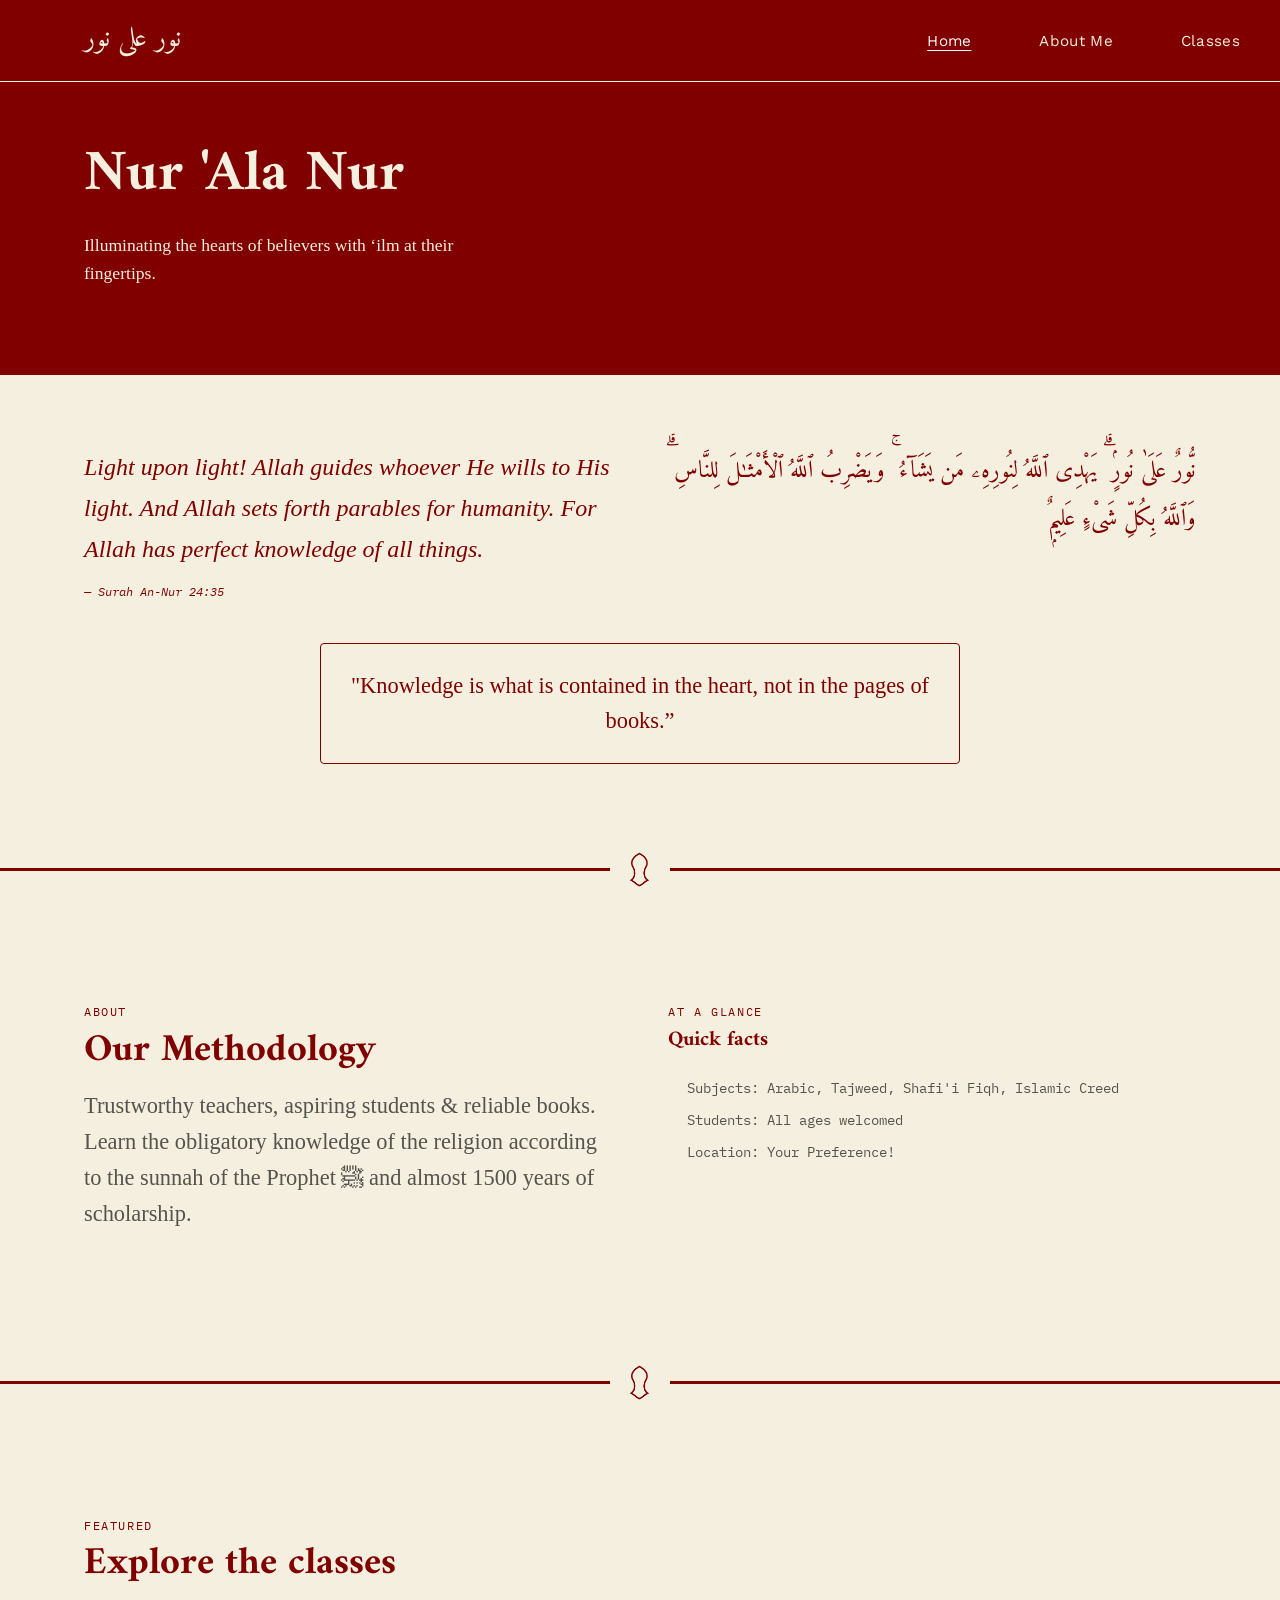
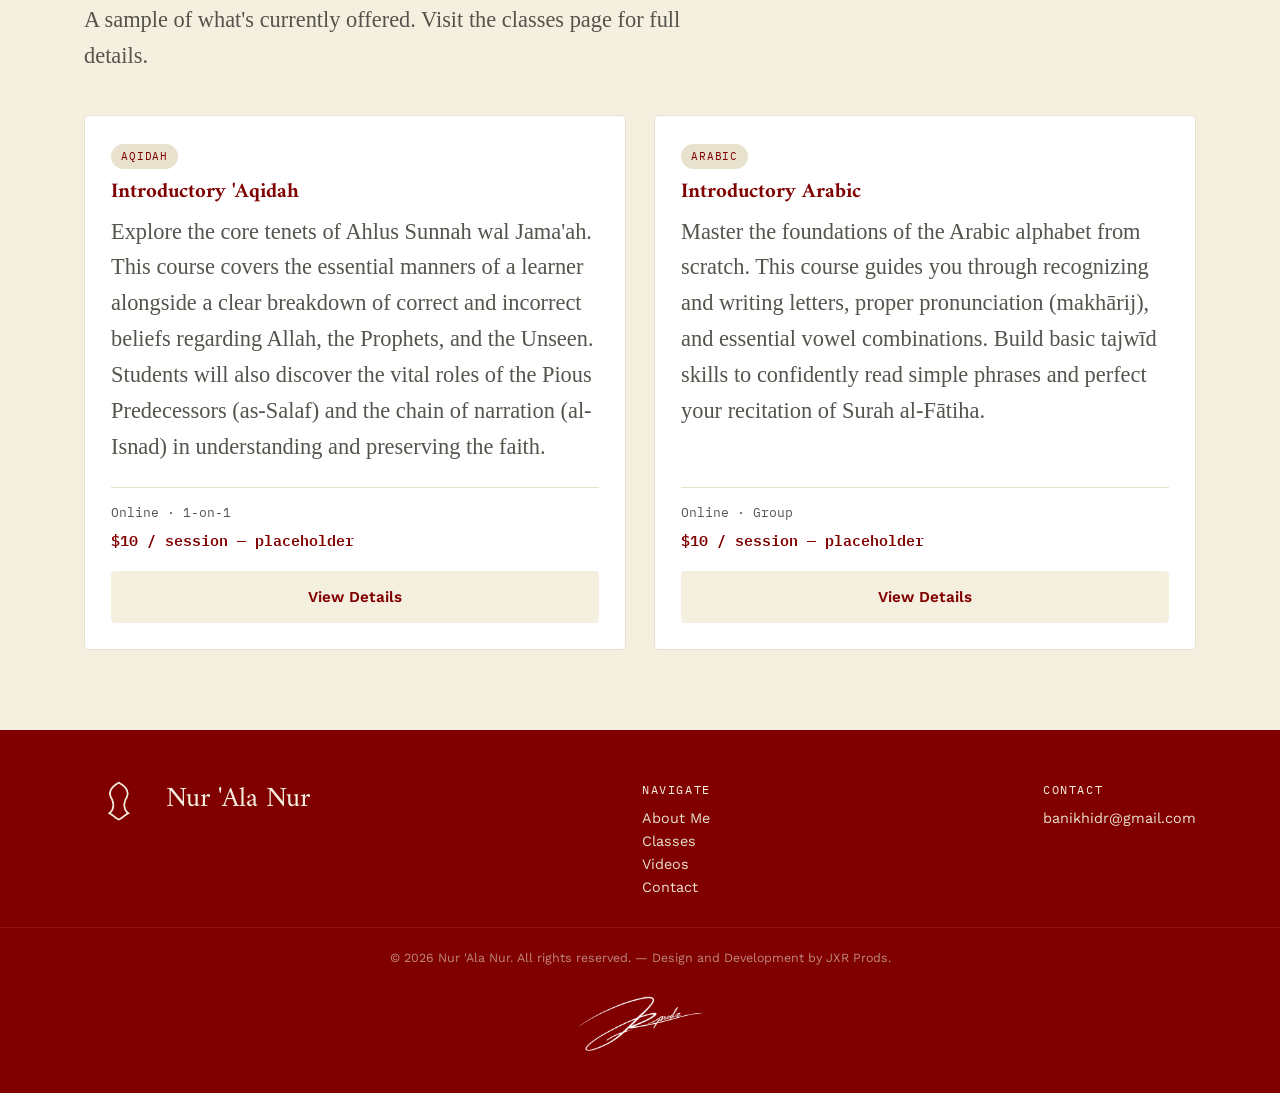
==== commit 5a048208: "Fixed the placeholder text/replaced them. Got rid of some unwanted cards." ====
--- a/code/index.html
+++ b/code/index.html
@@ -4,7 +4,7 @@
 <head>
   <meta charset="UTF-8">
   <meta name="viewport" content="width=device-width, initial-scale=1.0">
-  <title>Nur Ala Nur</title>
+  <title>Nur 'Ala Nur</title>
   <link rel="preconnect" href="https://fonts.googleapis.com">
   <link
     href="https://fonts.googleapis.com/css2?family=Amiri:ital,wght@0,400;0,700;1,400&family=Work+Sans:wght@400;500;600;700&family=IBM+Plex+Mono:wght@400;500&display=swap"
@@ -36,7 +36,7 @@
   <section class="hero" style="padding:60px 0 70px;">
     <div class="container">
       <h1 style="color:var(--cream)">Nur 'Ala Nur</h1>
-      <p class="lede">Arabic, Aqeedah, and Islamic Studies classes for all ages — taught online and in person.</p>
+      <p class="lede">Illuminating the hearts of believers with ‘ilm at their fingertips.</p>
     </div>
   </section>
 
@@ -49,8 +49,7 @@
     </div>
     <div class="container">
       <div class="mission-box">
-        <p style="color:var(--maroon); margin:0;">“Illuminating the hearts of believers with ‘ilm at their fingertips.
-          Knowledge is what is contained in the heart, not in the pages of books.” </p>
+        <p style="color:var(--maroon); margin:0;">"Knowledge is what is contained in the heart, not in the pages of books.” </p>
       </div>
     </div>
   </section>
@@ -61,21 +60,18 @@
     <div class="container about-grid">
       <div>
         <span class="eyebrow">About</span>
-        <h2>A note on how classes are taught</h2>
-        <p>Placeholder body copy. This is where the teacher describes their teaching philosophy — for example, a focus
-          on tajweed fundamentals, patient one-on-one correction, or a structured curriculum for beginners through
-          advanced students. Replace with the real "About Me" content.</p>
-        <p>Mention here whether classes are held online, in person, or both, and who the classes are generally suited
-          for (all ages, beginners welcome, etc).</p>
+        <h2>Our Methodology</h2>
+        <p>Trustworthy teachers, aspiring students & reliable books. 
+          Learn the obligatory knowledge of the religion according to the sunnah of the Prophet ﷺ and almost 1500 years of scholarship.
+        </p>
       </div>
       <div>
         <span class="eyebrow">At a glance</span>
         <h3>Quick facts</h3>
         <ul class="credentials-list" style="color:var(--ink-soft)">
-          <li style="color:var(--ink-soft)">Subjects: Qur'an, Arabic, Islamic Studies</li>
-          <li style="color:var(--ink-soft)">Formats: Online &amp; in-person</li>
-          <li style="color:var(--ink-soft)">Students: All ages welcome</li>
-          <li style="color:var(--ink-soft)">Location: [City, State — placeholder]</li>
+          <li style="color:var(--ink-soft)">Subjects: Arabic, Tajweed, Shafi'i Fiqh, Islamic Creed</li>
+          <li style="color:var(--ink-soft)">Students: All ages welcomed</li>
+          <li style="color:var(--ink-soft)">Location: Your Preference!</li>
         </ul>
       </div>
     </div>
@@ -88,13 +84,16 @@
       <div class="section-head">
         <span class="eyebrow">Featured</span>
         <h2>Explore the classes</h2>
-        <p>A sample of what's currently offered. Visit the classes page for full details, schedules, and pricing.</p>
+        <p>A sample of what's currently offered. Visit the classes page for full details.</p>
       </div>
       <div class="class-grid">
         <div class="class-card">
-          <span class="class-tag">Aqeedah</span>
-          <h3>Introductory Aqeedah</h3>
-          <p>Placeholder description of the class content and who it's for.</p>
+          <span class="class-tag">aqidah</span>
+          <h3>Introductory 'Aqidah</h3>
+          <p>Explore the core tenets of Ahlus Sunnah wal Jama'ah. This course covers the essential manners of a learner 
+            alongside a clear breakdown of correct and incorrect beliefs regarding Allah, 
+            the Prophets, and the Unseen. Students will also discover the vital roles of the Pious Predecessors 
+            (as-Salaf) and the chain of narration (al-Isnad) in understanding and preserving the faith.</p>
           <div class="class-meta">
             <span>Online &middot; 1-on-1</span>
             <span class="price">$10 / session — placeholder</span>
@@ -104,9 +103,12 @@
         <div class="class-card">
           <span class="class-tag">Arabic</span>
           <h3>Introductory Arabic</h3>
-          <p>Placeholder description of the class content and who it's for.</p>
+          <p>Master the foundations of the Arabic alphabet from scratch. This course guides you 
+            through recognizing and writing letters, proper pronunciation (makhārij), and essential vowel 
+            combinations. Build basic tajwīd skills to confidently read simple phrases and perfect 
+            your recitation of Surah al-Fātiha.</p>
           <div class="class-meta">
-            <span>In-person &middot; Group</span>
+            <span>Online &middot; Group</span>
             <span class="price">$10 / session — placeholder</span>
           </div>
           <a href="classes.html" class="btn btn-primary btn-block">View Details</a>
@@ -118,7 +120,7 @@
   <footer>
     <div class="container">
       <div>
-        <div class="brand" style="margin-bottom:10px;"><span class="sandal-logo"></span>Nur Ala Nur</div>
+        <div class="brand" style="margin-bottom:10px;"><span class="sandal-logo"></span>Nur 'Ala Nur</div>
       </div>
       <div>
         <span class="eyebrow">Navigate</span><br>
@@ -132,7 +134,7 @@
         <a href="mailto:info@example.com">banikhidr@gmail.com</a><br>
       </div>
     </div>
-    <div class="footer-bottom">&copy; 2026 Nur Ala Nur. All rights reserved. — Design and Development by JXR Prods.
+    <div class="footer-bottom">&copy; 2026 Nur 'Ala Nur. All rights reserved. — Design and Development by JXR Prods.
       <img class="logo-photo" src="logo.png" alt="JXR">
     </div>
   </footer>
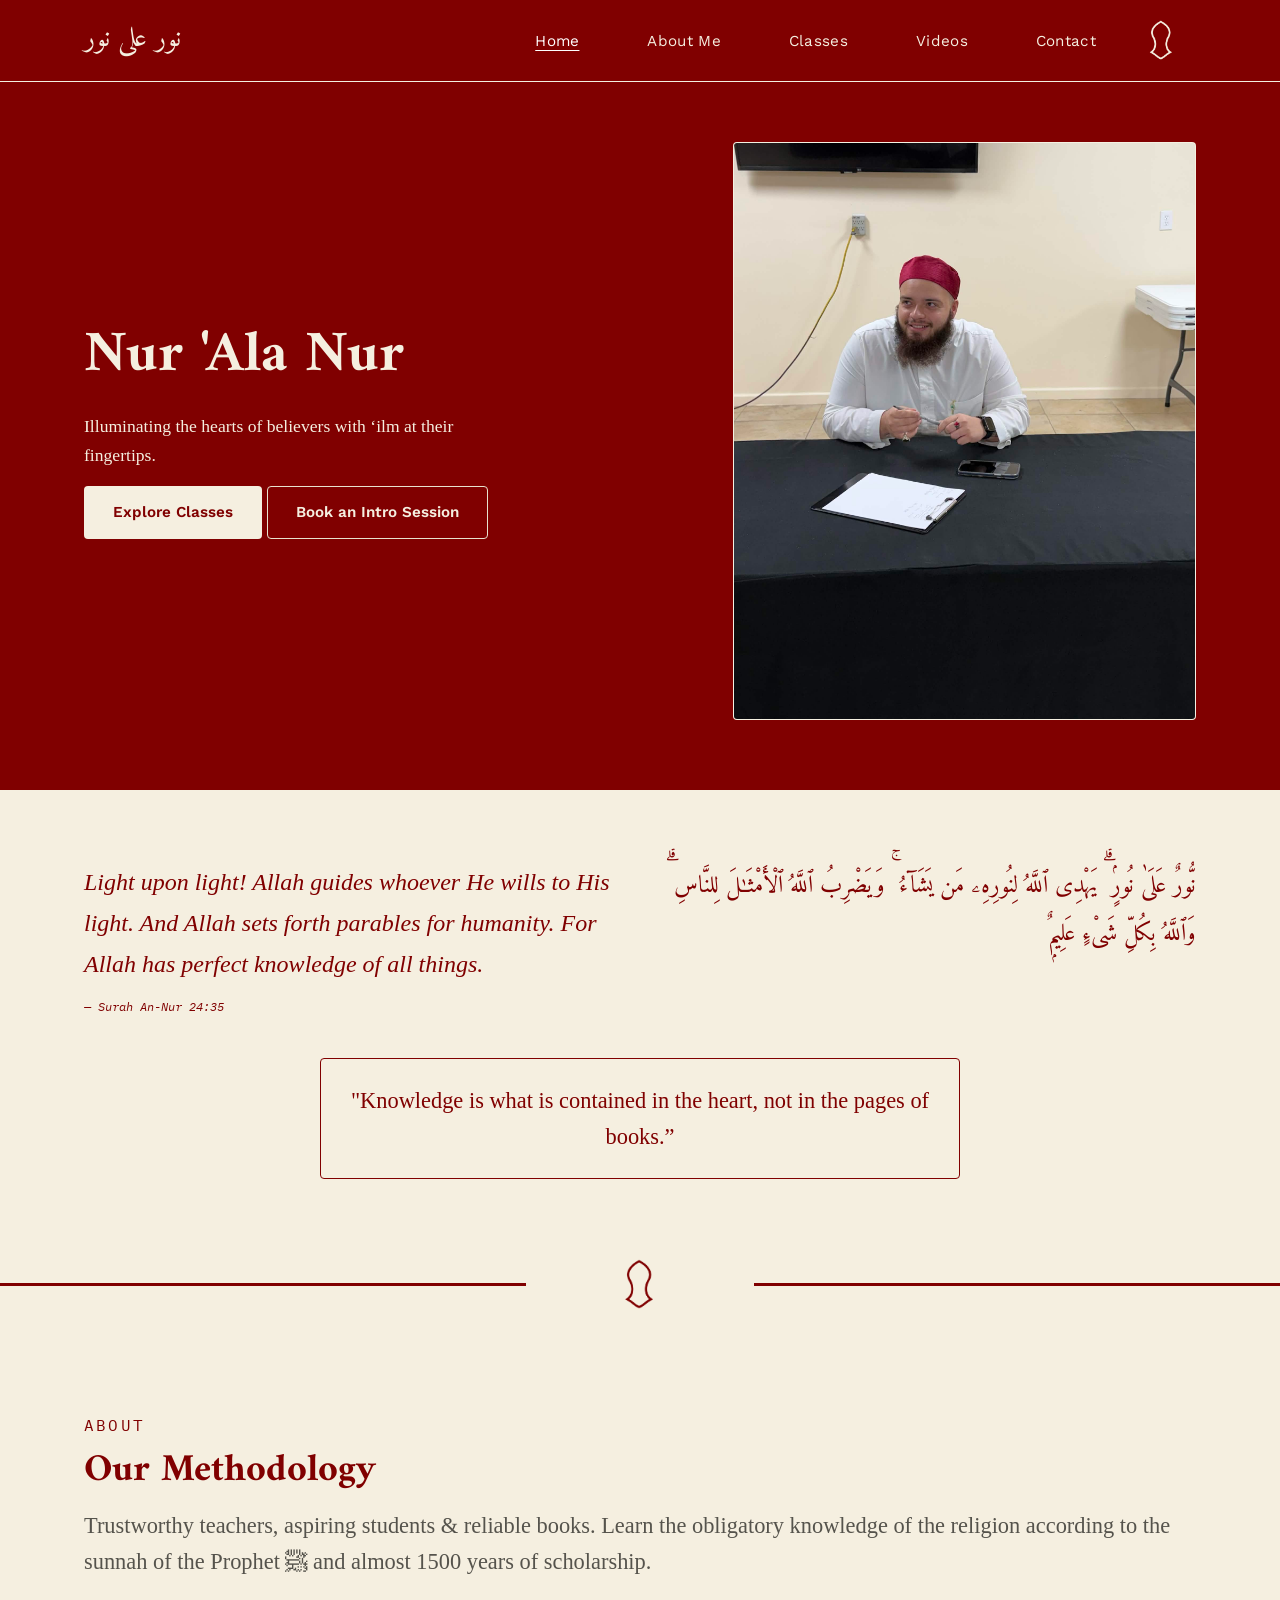
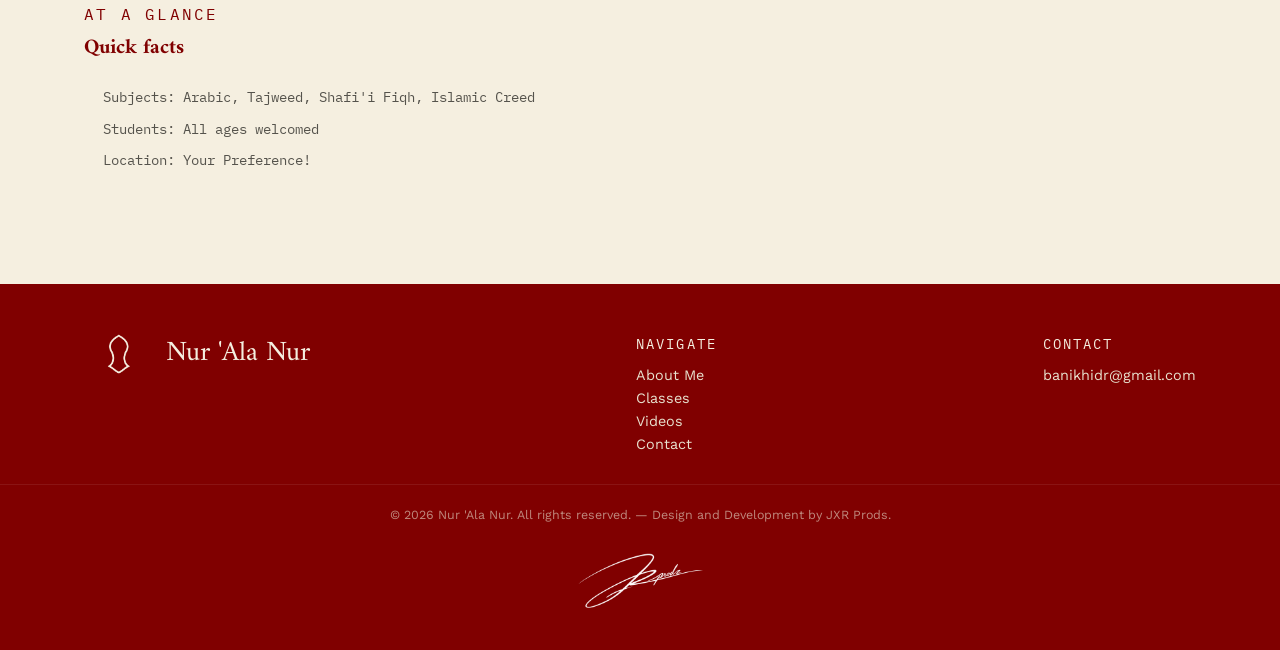
==== commit 781c3a26: "made the homepage layout different, made the website compatiable on all devices. NOTE: The img in th" ====
--- a/code/index.html
+++ b/code/index.html
@@ -34,9 +34,18 @@
   </header>
 
   <section class="hero" style="padding:60px 0 70px;">
-    <div class="container">
-      <h1 style="color:var(--cream)">Nur 'Ala Nur</h1>
-      <p class="lede">Illuminating the hearts of believers with ‘ilm at their fingertips.</p>
+    <div class="container hero-grid">
+      <div>
+        <h1 style="color:var(--cream)">Nur 'Ala Nur</h1>
+        <p class="lede">Illuminating the hearts of believers with ‘ilm at their fingertips.</p>
+        <div class="hero-cta">
+          <a href="classes.html" class="btn btn-primary">Explore Classes</a>
+          <a href="contact.html" class="btn btn-outline">Book an Intro Session</a>
+        </div>
+      </div>
+      <div>
+        <img class="hero-portrait" src="tony.jpg" alt="Ustadh Salik Al-Khidr">
+      </div>
     </div>
   </section>
 
@@ -57,7 +66,7 @@
   <div class="star-divider star-divider--maroon"><span class="sandal-divider"></span></div>
 
   <section>
-    <div class="container about-grid">
+    <div class="container method-grid">
       <div>
         <span class="eyebrow">About</span>
         <h2>Our Methodology</h2>
@@ -65,7 +74,7 @@
           Learn the obligatory knowledge of the religion according to the sunnah of the Prophet ﷺ and almost 1500 years of scholarship.
         </p>
       </div>
-      <div>
+      <div class="fact-card">
         <span class="eyebrow">At a glance</span>
         <h3>Quick facts</h3>
         <ul class="credentials-list" style="color:var(--ink-soft)">
@@ -76,47 +85,6 @@
       </div>
     </div>
   </section>
-
-  <div class="star-divider star-divider--maroon"><span class="sandal-divider"></span></div>
-
-  <section class="alt">
-    <div class="container">
-      <div class="section-head">
-        <span class="eyebrow">Featured</span>
-        <h2>Explore the classes</h2>
-        <p>A sample of what's currently offered. Visit the classes page for full details.</p>
-      </div>
-      <div class="class-grid">
-        <div class="class-card">
-          <span class="class-tag">aqidah</span>
-          <h3>Introductory 'Aqidah</h3>
-          <p>Explore the core tenets of Ahlus Sunnah wal Jama'ah. This course covers the essential manners of a learner 
-            alongside a clear breakdown of correct and incorrect beliefs regarding Allah, 
-            the Prophets, and the Unseen. Students will also discover the vital roles of the Pious Predecessors 
-            (as-Salaf) and the chain of narration (al-Isnad) in understanding and preserving the faith.</p>
-          <div class="class-meta">
-            <span>Online &middot; 1-on-1</span>
-            <span class="price">$10 / session — placeholder</span>
-          </div>
-          <a href="classes.html" class="btn btn-primary btn-block">View Details</a>
-        </div>
-        <div class="class-card">
-          <span class="class-tag">Arabic</span>
-          <h3>Introductory Arabic</h3>
-          <p>Master the foundations of the Arabic alphabet from scratch. This course guides you 
-            through recognizing and writing letters, proper pronunciation (makhārij), and essential vowel 
-            combinations. Build basic tajwīd skills to confidently read simple phrases and perfect 
-            your recitation of Surah al-Fātiha.</p>
-          <div class="class-meta">
-            <span>Online &middot; Group</span>
-            <span class="price">$10 / session — placeholder</span>
-          </div>
-          <a href="classes.html" class="btn btn-primary btn-block">View Details</a>
-        </div>
-      </div>
-    </div>
-  </section>
-
   <footer>
     <div class="container">
       <div>
--- a/code/styles.css
+++ b/code/styles.css
@@ -20,6 +20,10 @@
 *{ box-sizing: border-box; }
 html{ scroll-behavior: smooth; }
 
+/* Safety net: nothing on the page should ever be able to force a
+   horizontal scrollbar, no matter how a screen is resized. */
+html, body{ max-width: 100%; overflow-x: hidden; }
+
 body{
   margin: 0;
   background: var(--cream);
@@ -43,7 +47,7 @@
 h2{ font-size: clamp(1.8rem, 3.4vw, 2.4rem); }
 h3{ font-size: 1.3rem; }
 
-p{ margin: 0 0 1em; color: var(--ink-soft); 
+p{ margin: 0 0 1em; color: var(--ink-soft);
   font-family: "Cormorant Garamond", serif;
   font-optical-sizing: auto;
   font-style: normal;
@@ -52,7 +56,7 @@
 
 .eyebrow{
   font-family: var(--font-mono);
-  font-size: 0.72rem;
+  font-size: 2;
   letter-spacing: 0.14em;
   text-transform: uppercase;
   color: var(--maroon);
@@ -114,6 +118,7 @@
           mask-repeat: no-repeat;
   -webkit-mask-position: center;
           mask-position: center;
+  flex-shrink: 0;
 }
 
 /* Maroon-on-light variant of the divider — same size and spacing as
@@ -125,10 +130,17 @@
   margin: 0;
   background: var(--maroon);
   padding: 24px 0;
+  overflow: hidden; /* extra safety alongside the flex-based lines below */
 }
 .star-divider::before, .star-divider::after{
   content:"";
-  height:3px; width: 3800px;
+  height:3px;
+  /* FIX: these were a fixed 3800px wide, which overflowed the viewport
+     horizontally on every screen size and caused sideways scrolling.
+     flex:1 makes each line fill exactly the space available on either
+     side of the sandal icon, at any width. */
+  flex: 1 1 auto;
+  min-width: 0;
   background: var(--white);
 }
 .star-divider--maroon{
@@ -154,25 +166,28 @@
 .site-header .container{
   display:flex; align-items:center; justify-content:space-between;
   padding-top: 18px; padding-bottom: 18px;
-  gap: 24px;
+  gap: 16px;
 }
 
 /* Groups the brand text, mobile toggle, and nav links together so the
    sandal (a sibling of this wrapper) can stand alone at the far right
-   corner of the whole navbar. */
+   corner of the whole navbar. flex:1 lets this group consume all the
+   space the container isn't giving to the sandal logo, and the
+   space-between inside it pushes the brand to the left edge and the
+   nav to the right edge of that space — no fixed pixel values needed
+   at any screen width. */
 .header-left{
   display:flex; align-items:center; justify-content:space-between;
   flex: 1;
+  min-width: 0;
   gap: 20px;
-}
-.site-header .sandal-logo{
-  margin-right: -400px;
 }
 
 .brand-text{
   font-family: 'Amiri', serif;
   font-size: 1.75rem;
   color: var(--cream);
+  flex-shrink: 0;
 }
 
 /* Retained for the footer brand, which still pairs the sandal with the
@@ -208,11 +223,11 @@
 nav.main-nav a:hover{
   color: var(--maroon);
   background-position: center;
-} 
+}
 nav.main-nav a.active{
   color: var(--white);
-  text-decoration: underline; 
-  text-underline-offset: 4px;  
+  text-decoration: underline;
+  text-underline-offset: 4px;
 }
 nav.main-nav a.active:hover{
   color: var(--maroon);
@@ -223,6 +238,18 @@
   display:none;
   background:none; border:none; color: var(--cream);
   font-size: 1.6rem; cursor:pointer;
+  flex-shrink: 0;
+}
+
+/* Tablet/small-laptop range: nav is still inline (not yet the mobile
+   dropdown), so let its links wrap onto a second line rather than
+   force the header to overflow or shrink the logo unreadably. */
+@media (max-width: 900px){
+  nav.main-nav ul{
+    flex-wrap: wrap;
+    row-gap: 6px;
+    justify-content: flex-end;
+  }
 }
 
 @media (max-width: 760px){
@@ -245,6 +272,16 @@
   .nav-toggle{ display:block; }
 }
 
+/* Smallest phones: brand text (Arabic script) + toggle + sandal can
+   get tight together. Shrink the two fixed-size elements slightly so
+   there's always breathing room, instead of letting them collide. */
+@media (max-width: 400px){
+  .brand-text{ font-size: 1.4rem; }
+  .site-header .sandal-logo{ width: 48px; height: 28px; }
+  .site-header .container{ gap: 10px; }
+  .header-left{ gap: 10px; }
+}
+
 /* ===========================================================
    Verse / Mission section (home page hero)
    =========================================================== */
@@ -360,6 +397,7 @@
 }
 
 @media (max-width: 760px){
+  .hero{ padding: 56px 0 64px; }
   .hero-grid{ grid-template-columns: 1fr; }
   .hero-portrait{ max-width: 260px; margin: 0 auto; }
 }
@@ -394,6 +432,10 @@
    =========================================================== */
 section{ padding: 80px 0; }
 section.alt{ background: var(--cream); }
+
+@media (max-width: 760px){
+  section{ padding: 56px 0; }
+}
 
 .section-head{
   max-width: 640px;
@@ -614,6 +656,7 @@
 .email-line{
   display:flex; align-items:center; gap:8px;
   margin-top: 1.4em;
+  flex-wrap: wrap;
 }
 .email-line a{
   color: var(--maroon);
@@ -646,7 +689,9 @@
   font-weight:600;
 }
 
-/*Section for the Path image on the About me tab*/ 
+/*Section for the Path image on the About me tab — styled to match
+  .profile-photo above it: sits in its own grid column with a text
+  box beside it, rather than spanning full width on its own row. */
 .path-photo{
   background: var(--maroon);
   border: 2px solid var(--maroon);
@@ -657,12 +702,14 @@
   font-size: 0.8rem;
   text-align:center;
   padding: 2px;
-
-  grid-column: 1 / -1;   /* span both grid columns instead of sitting in just one */
-  justify-self: center;  /* center it within that full-width span */
+  aspect-ratio: 4/3; /* the map graphic is landscape, unlike the 4/5 portrait photo */
+  overflow: hidden;
+}
+img.path-photo{
+  padding: 0;
+  object-fit: cover;
   width: 100%;
-  max-width: 800px;      /* bigger than a single column was — adjust to taste */
-  margin-top: 40px;      /* breathing room from the photo/bio above */
+  height: 100%;
 }
 
 /*logo-photo section for logo*/
@@ -671,4 +718,15 @@
   max-width: 800px;
   display: block;
   margin: 12px auto 0;
+}
+
+/* ===========================================================
+   Small-phone type scale
+   Body copy at 1.4rem is comfortable on desktop but runs long
+   and cramped on narrow phones. Scale it down a touch below
+   480px without touching the desktop/tablet experience.
+   =========================================================== */
+@media (max-width: 480px){
+  p{ font-size: 1.05rem; }
+  .hero p.lede{ font-size: 1rem; }
 }
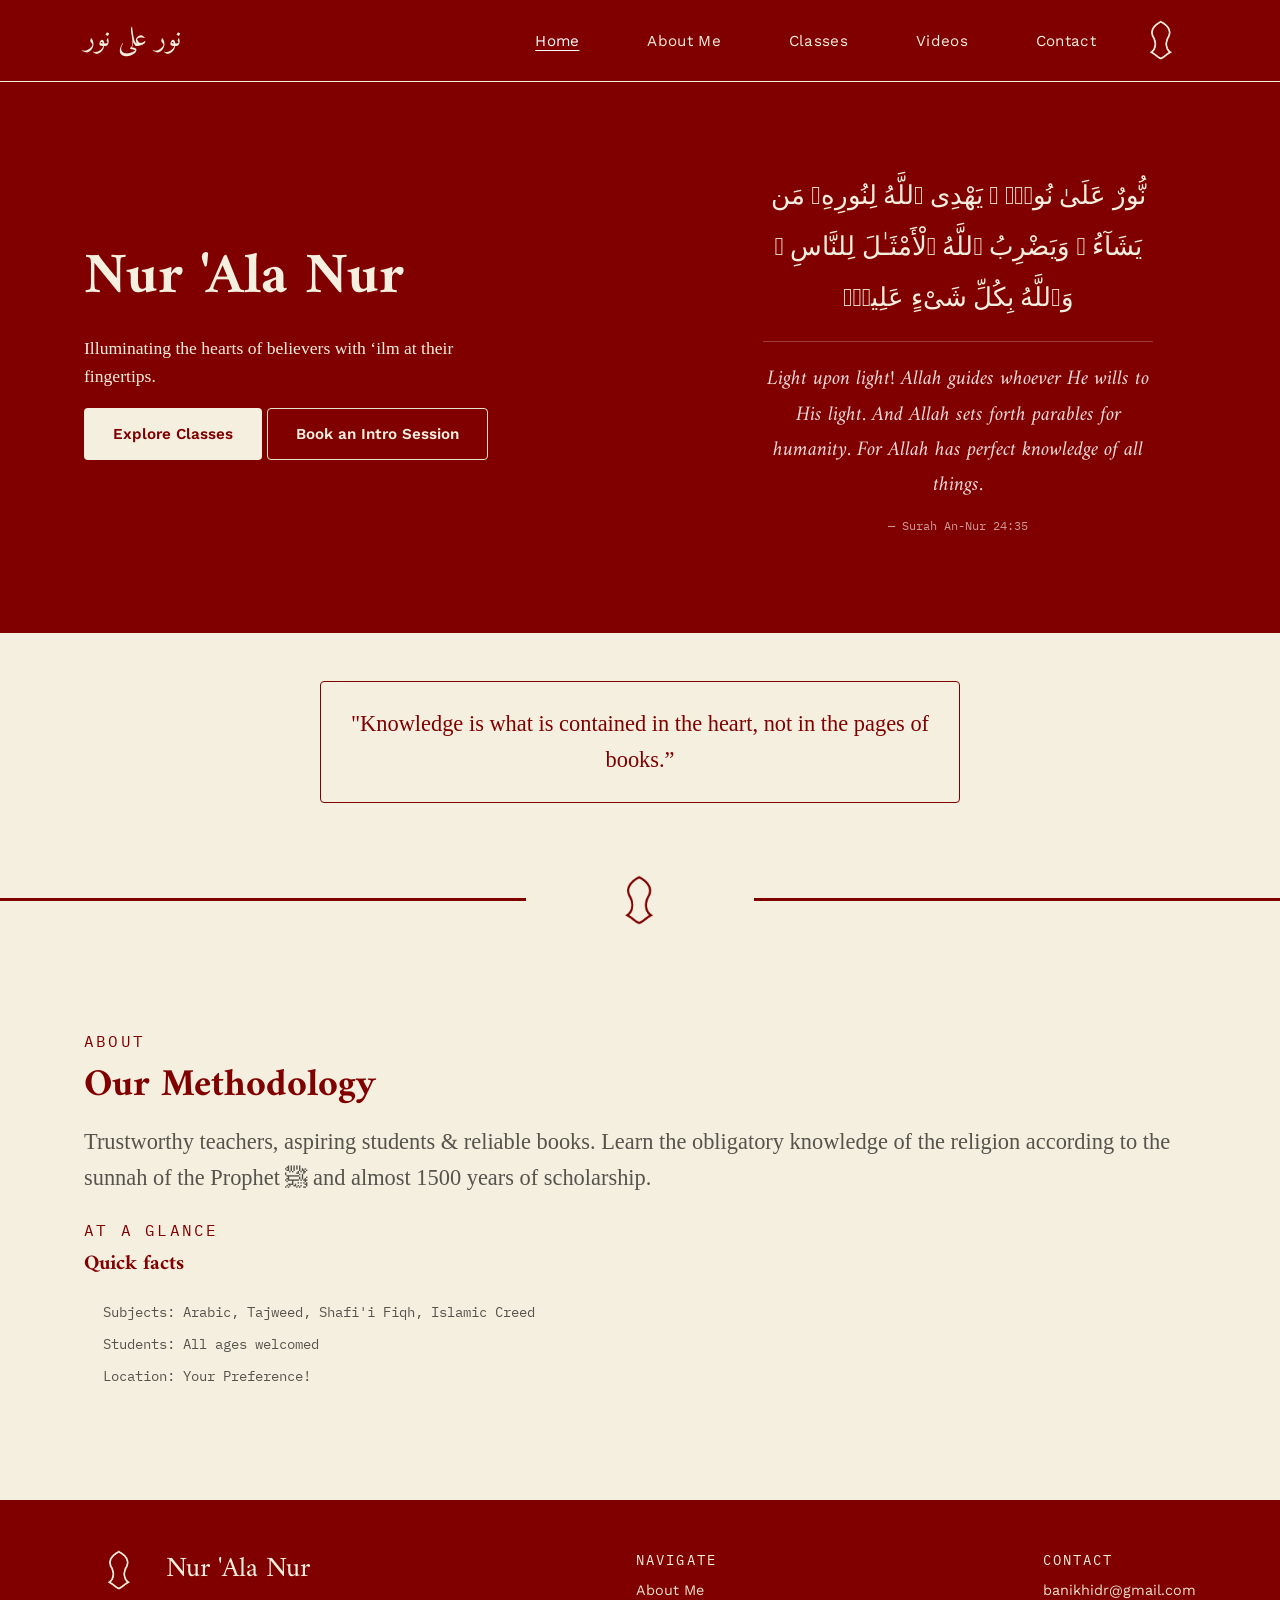
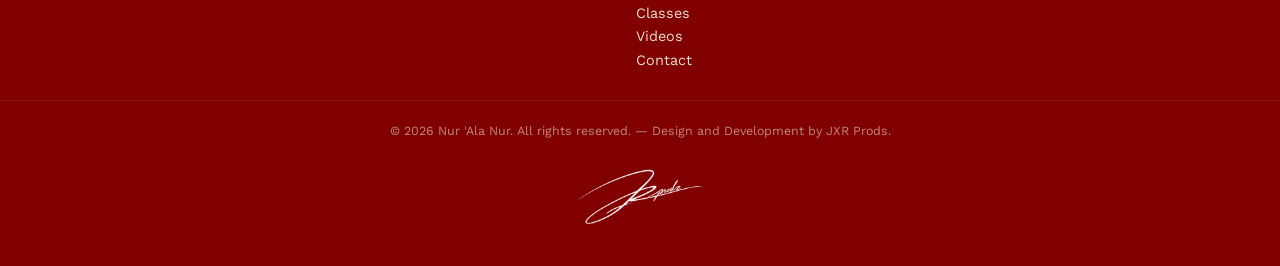
==== commit bfbdcfd3: "changed around the hero section, going to add animated background on next commit" ====
--- a/code/index.html
+++ b/code/index.html
@@ -43,22 +43,21 @@
           <a href="contact.html" class="btn btn-outline">Book an Intro Session</a>
         </div>
       </div>
-      <div>
-        <img class="hero-portrait" src="tony.jpg" alt="Ustadh Salik Al-Khidr">
-      </div>
+      <div class="hero-verse">
+        <p class="hero-verse-ar" dir="rtl" lang="ar"> نُّورٌ عَلَىٰ نُورٍۢ ۗ يَهْدِى ٱللَّهُ لِنُورِهِۦ مَن يَشَآءُ ۚ
+          وَيَضْرِبُ ٱللَّهُ ٱلْأَمْثَـٰلَ لِلنَّاسِ ۗ وَٱللَّهُ بِكُلِّ شَىْءٍ عَلِيمٌۭ </p>
+        <p class="hero-verse-en">Light upon light! Allah guides whoever He wills to His light. And Allah sets forth
+          parables for humanity. For Allah has perfect knowledge of all things.<span class="hero-verse-ref">— Surah
+            An-Nur 24:35</span></p>
+        </div>
     </div>
   </section>
 
   <section class="verse-section">
-    <div class="container verse-grid">
-      <p class="verse-en">Light upon light! Allah guides whoever He wills to His light. And Allah sets forth parables
-        for humanity. For Allah has perfect knowledge of all things.<br><span class="verse-ref">— Surah An-Nur 24:35
-        </span></p>
-      <p class="verse-ar" dir="rtl" lang="ar"> نُّورٌ عَلَىٰ نُورٍۢ ۗ يَهْدِى ٱللَّهُ لِنُورِهِۦ مَن يَشَآءُ ۚ وَيَضْرِبُ ٱللَّهُ ٱلْأَمْثَـٰلَ لِلنَّاسِ ۗ وَٱللَّهُ بِكُلِّ شَىْءٍ عَلِيمٌۭ </p>
-    </div>
     <div class="container">
       <div class="mission-box">
-        <p style="color:var(--maroon); margin:0;">"Knowledge is what is contained in the heart, not in the pages of books.” </p>
+        <p style="color:var(--maroon); margin:0;">"Knowledge is what is contained in the heart, not in the pages of
+          books.” </p>
       </div>
     </div>
   </section>
@@ -70,7 +69,7 @@
       <div>
         <span class="eyebrow">About</span>
         <h2>Our Methodology</h2>
-        <p>Trustworthy teachers, aspiring students & reliable books. 
+        <p>Trustworthy teachers, aspiring students & reliable books.
           Learn the obligatory knowledge of the religion according to the sunnah of the Prophet ﷺ and almost 1500 years of scholarship.
         </p>
       </div>
--- a/code/styles.css
+++ b/code/styles.css
@@ -1,732 +1,744 @@
-/* ===========================================================
-   Design tokens
-   =========================================================== */
-:root{
-  --maroon:    #800000;   /* primary brand color */
-  --cream:     #F5EFE0;   /* the one cream — backgrounds, accents on maroon, borders */
-  --tan:       #E8E1CE;   /* warm tan — card borders, alt-section fill (previously mislabeled "sage") */
-  --ink:       #221c1c;   /* body text */
-  --ink-soft:  #55534C;   /* secondary text */
-  --white:     #FFFFFF;
-
-  --font-display: 'Amiri', serif;
-  --font-body:    'Work Sans', sans-serif;
-  --font-mono:    'IBM Plex Mono', monospace;
-
-  --radius: 4px;
-  --max-width: 1160px;
-}
-
-*{ box-sizing: border-box; }
-html{ scroll-behavior: smooth; }
-
-/* Safety net: nothing on the page should ever be able to force a
-   horizontal scrollbar, no matter how a screen is resized. */
-html, body{ max-width: 100%; overflow-x: hidden; }
-
-body{
-  margin: 0;
-  background: var(--cream);
-  color: var(--ink);
-  font-family: var(--font-body);
-  line-height: 1.6;
-  -webkit-font-smoothing: antialiased;
-}
-
-img{ max-width: 100%; display: block; }
-a{ color: inherit; text-decoration: none; }
-
-h1, h2, h3{
-  font-family: var(--font-display);
-  color: var(--maroon);
-  margin: 0 0 0.4em;
-  line-height: 1.15;
-}
-
-h1{ font-size: clamp(2.4rem, 5vw, 3.6rem); }
-h2{ font-size: clamp(1.8rem, 3.4vw, 2.4rem); }
-h3{ font-size: 1.3rem; }
-
-p{ margin: 0 0 1em; color: var(--ink-soft);
-  font-family: "Cormorant Garamond", serif;
-  font-optical-sizing: auto;
-  font-style: normal;
-  font-size: 1.4rem;
-}
-
-.eyebrow{
-  font-family: var(--font-mono);
-  font-size: 2;
-  letter-spacing: 0.14em;
-  text-transform: uppercase;
-  color: var(--maroon);
-  display: inline-block;
-  margin-bottom: 0.6em;
-}
-/* On maroon backgrounds, flip the eyebrow to cream so it stays readable */
-.hero .eyebrow, footer .eyebrow{
-  color: var(--cream);
-}
-
-.container{
-  max-width: var(--max-width);
-  margin: 0 auto;
-  padding: 0 24px;
-}
-
-/* focus visibility */
-a:focus-visible, button:focus-visible, input:focus-visible, textarea:focus-visible{
-  outline: 2px solid var(--maroon);
-  outline-offset: 3px;
-}
-
-@media (prefers-reduced-motion: reduce){
-  *{ animation: none !important; transition: none !important; }
-  html{ scroll-behavior: auto; }
-}
-
-/* ===========================================================
-   Sandal motif (signature element) — used sparingly.
-   Each placement gets its own class rather than sharing one
-   base rule, since each sits on a different background and
-   needs its own size and fill color to stay visible.
-   =========================================================== */
-.sandal-logo{
-  display: inline-block;
-  width: 70px; height: 40px;
-  background-color: var(--cream);
-  -webkit-mask-image: url('sandal.png');
-          mask-image: url('sandal.png');
-  -webkit-mask-size: contain;
-          mask-size: contain;
-  -webkit-mask-repeat: no-repeat;
-          mask-repeat: no-repeat;
-  -webkit-mask-position: center;
-          mask-position: center;
-  flex-shrink: 0;
-}
-
-.sandal-divider{
-  display: inline-block;
-  width: 200px; height: 50px;
-  background-color: var(--white);
-  -webkit-mask-image: url('sandal.png');
-          mask-image: url('sandal.png');
-  -webkit-mask-size: contain;
-          mask-size: contain;
-  -webkit-mask-repeat: no-repeat;
-          mask-repeat: no-repeat;
-  -webkit-mask-position: center;
-          mask-position: center;
-  flex-shrink: 0;
-}
-
-/* Maroon-on-light variant of the divider — same size and spacing as
-   the filled maroon box, but transparent background with maroon line
-   and sandal, for use between two light (cream/white) sections. */
-.star-divider{
-  display:flex; align-items:center; justify-content:center;
-  gap: 14px;
-  margin: 0;
-  background: var(--maroon);
-  padding: 24px 0;
-  overflow: hidden; /* extra safety alongside the flex-based lines below */
-}
-.star-divider::before, .star-divider::after{
-  content:"";
-  height:3px;
-  /* FIX: these were a fixed 3800px wide, which overflowed the viewport
-     horizontally on every screen size and caused sideways scrolling.
-     flex:1 makes each line fill exactly the space available on either
-     side of the sandal icon, at any width. */
-  flex: 1 1 auto;
-  min-width: 0;
-  background: var(--white);
-}
-.star-divider--maroon{
-  background: var(--cream);
-}
-.star-divider--maroon::before,
-.star-divider--maroon::after{
-  background: var(--maroon);
-}
-.star-divider--maroon .sandal-divider{
-  background-color: var(--maroon);
-}
-
-/* ===========================================================
-   Header / nav
-   =========================================================== */
-.site-header{
-  background: var(--maroon);
-  color: var(--cream);
-  position: sticky; top:0; z-index: 50;
-  border-bottom: 1px solid var(--cream);
-}
-.site-header .container{
-  display:flex; align-items:center; justify-content:space-between;
-  padding-top: 18px; padding-bottom: 18px;
-  gap: 16px;
-}
-
-/* Groups the brand text, mobile toggle, and nav links together so the
-   sandal (a sibling of this wrapper) can stand alone at the far right
-   corner of the whole navbar. flex:1 lets this group consume all the
-   space the container isn't giving to the sandal logo, and the
-   space-between inside it pushes the brand to the left edge and the
-   nav to the right edge of that space — no fixed pixel values needed
-   at any screen width. */
-.header-left{
-  display:flex; align-items:center; justify-content:space-between;
-  flex: 1;
-  min-width: 0;
-  gap: 20px;
-}
-
-.brand-text{
-  font-family: 'Amiri', serif;
-  font-size: 1.75rem;
-  color: var(--cream);
-  flex-shrink: 0;
-}
-
-/* Retained for the footer brand, which still pairs the sandal with the
-   name inline rather than pinning it to a corner. */
-.brand{
-  font-family: 'Amiri', serif;
-  font-size: 1.75rem;
-  color: var(--cream);
-  display: flex;
-  align-items: center;
-  gap: 12px;
-}
-
-nav.main-nav ul{
-  list-style:none; display:flex; gap: 40px;
-  margin:0; padding:0;
-}
-nav.main-nav a{
-  font-size: 0.95rem;
-  letter-spacing: 0.02em;
-  padding: 8px 14px;
-  border-radius: var(--radius);
-  color: var(--cream);
-  background:
-    conic-gradient(from  135deg, var(--cream) 90deg, #0000 0) top,
-    conic-gradient(from   45deg, var(--cream) 90deg, #0000 0) left,
-    conic-gradient(from  -45deg, var(--cream) 90deg, #0000 0) bottom,
-    conic-gradient(from -135deg, var(--cream) 90deg, #0000 0) right;
-  background-size: 100% 200%, 200% 100%;
-  background-repeat: no-repeat;
-  transition: 0.5s;
-}
-nav.main-nav a:hover{
-  color: var(--maroon);
-  background-position: center;
-}
-nav.main-nav a.active{
-  color: var(--white);
-  text-decoration: underline;
-  text-underline-offset: 4px;
-}
-nav.main-nav a.active:hover{
-  color: var(--maroon);
-  text-decoration: none;
-}
-
-.nav-toggle{
-  display:none;
-  background:none; border:none; color: var(--cream);
-  font-size: 1.6rem; cursor:pointer;
-  flex-shrink: 0;
-}
-
-/* Tablet/small-laptop range: nav is still inline (not yet the mobile
-   dropdown), so let its links wrap onto a second line rather than
-   force the header to overflow or shrink the logo unreadably. */
-@media (max-width: 900px){
+  /* ===========================================================
+    Design tokens
+    =========================================================== */
+  :root{
+    --maroon:    #800000;   /* primary brand color */
+    --cream:     #F5EFE0;   /* the one cream — backgrounds, accents on maroon, borders */
+    --tan:       #E8E1CE;   /* warm tan — card borders, alt-section fill (previously mislabeled "sage") */
+    --ink:       #221c1c;   /* body text */
+    --ink-soft:  #55534C;   /* secondary text */
+    --white:     #FFFFFF;
+
+    --font-display: 'Amiri', serif;
+    --font-body:    'Work Sans', sans-serif;
+    --font-mono:    'IBM Plex Mono', monospace;
+
+    --radius: 4px;
+    --max-width: 1160px;
+  }
+
+  *{ box-sizing: border-box; }
+  html{ scroll-behavior: smooth; }
+
+  /* Safety net: nothing on the page should ever be able to force a
+    horizontal scrollbar, no matter how a screen is resized. */
+  html, body{ max-width: 100%; overflow-x: hidden; }
+
+  body{
+    margin: 0;
+    background: var(--cream);
+    color: var(--ink);
+    font-family: var(--font-body);
+    line-height: 1.6;
+    -webkit-font-smoothing: antialiased;
+  }
+
+  img{ max-width: 100%; display: block; }
+  a{ color: inherit; text-decoration: none; }
+
+  h1, h2, h3{
+    font-family: var(--font-display);
+    color: var(--maroon);
+    margin: 0 0 0.4em;
+    line-height: 1.15;
+  }
+
+  h1{ font-size: clamp(2.4rem, 5vw, 3.6rem); }
+  h2{ font-size: clamp(1.8rem, 3.4vw, 2.4rem); }
+  h3{ font-size: 1.3rem; }
+
+  p{ margin: 0 0 1em; color: var(--ink-soft);
+    font-family: "Cormorant Garamond", serif;
+    font-optical-sizing: auto;
+    font-style: normal;
+    font-size: 1.4rem;
+  }
+
+  .eyebrow{
+    font-family: var(--font-mono);
+    font-size: 2;
+    letter-spacing: 0.14em;
+    text-transform: uppercase;
+    color: var(--maroon);
+    display: inline-block;
+    margin-bottom: 0.6em;
+  }
+  /* On maroon backgrounds, flip the eyebrow to cream so it stays readable */
+  .hero .eyebrow, footer .eyebrow{
+    color: var(--cream);
+  }
+
+  .container{
+    max-width: var(--max-width);
+    margin: 0 auto;
+    padding: 0 24px;
+  }
+
+  /* focus visibility */
+  a:focus-visible, button:focus-visible, input:focus-visible, textarea:focus-visible{
+    outline: 2px solid var(--maroon);
+    outline-offset: 3px;
+  }
+
+  @media (prefers-reduced-motion: reduce){
+    *{ animation: none !important; transition: none !important; }
+    html{ scroll-behavior: auto; }
+  }
+
+  /* ===========================================================
+    Sandal motif (signature element) — used sparingly.
+    Each placement gets its own class rather than sharing one
+    base rule, since each sits on a different background and
+    needs its own size and fill color to stay visible.
+    =========================================================== */
+  .sandal-logo{
+    display: inline-block;
+    width: 70px; height: 40px;
+    background-color: var(--cream);
+    -webkit-mask-image: url('sandal.png');
+            mask-image: url('sandal.png');
+    -webkit-mask-size: contain;
+            mask-size: contain;
+    -webkit-mask-repeat: no-repeat;
+            mask-repeat: no-repeat;
+    -webkit-mask-position: center;
+            mask-position: center;
+    flex-shrink: 0;
+  }
+
+  .sandal-divider{
+    display: inline-block;
+    width: 200px; height: 50px;
+    background-color: var(--white);
+    -webkit-mask-image: url('sandal.png');
+            mask-image: url('sandal.png');
+    -webkit-mask-size: contain;
+            mask-size: contain;
+    -webkit-mask-repeat: no-repeat;
+            mask-repeat: no-repeat;
+    -webkit-mask-position: center;
+            mask-position: center;
+    flex-shrink: 0;
+  }
+
+  /* Maroon-on-light variant of the divider — same size and spacing as
+    the filled maroon box, but transparent background with maroon line
+    and sandal, for use between two light (cream/white) sections. */
+  .star-divider{
+    display:flex; align-items:center; justify-content:center;
+    gap: 14px;
+    margin: 0;
+    background: var(--maroon);
+    padding: 24px 0;
+    overflow: hidden; /* extra safety alongside the flex-based lines below */
+  }
+  .star-divider::before, .star-divider::after{
+    content:"";
+    height:3px;
+    /* FIX: these were a fixed 3800px wide, which overflowed the viewport
+      horizontally on every screen size and caused sideways scrolling.
+      flex:1 makes each line fill exactly the space available on either
+      side of the sandal icon, at any width. */
+    flex: 1 1 auto;
+    min-width: 0;
+    background: var(--white);
+  }
+  .star-divider--maroon{
+    background: var(--cream);
+  }
+  .star-divider--maroon::before,
+  .star-divider--maroon::after{
+    background: var(--maroon);
+  }
+  .star-divider--maroon .sandal-divider{
+    background-color: var(--maroon);
+  }
+
+  /* ===========================================================
+    Header / nav
+    =========================================================== */
+  .site-header{
+    background: var(--maroon);
+    color: var(--cream);
+    position: sticky; top:0; z-index: 50;
+    border-bottom: 1px solid var(--cream);
+  }
+  .site-header .container{
+    display:flex; align-items:center; justify-content:space-between;
+    padding-top: 18px; padding-bottom: 18px;
+    gap: 16px;
+  }
+
+  /* Groups the brand text, mobile toggle, and nav links together so the
+    sandal (a sibling of this wrapper) can stand alone at the far right
+    corner of the whole navbar. flex:1 lets this group consume all the
+    space the container isn't giving to the sandal logo, and the
+    space-between inside it pushes the brand to the left edge and the
+    nav to the right edge of that space — no fixed pixel values needed
+    at any screen width. */
+  .header-left{
+    display:flex; align-items:center; justify-content:space-between;
+    flex: 1;
+    min-width: 0;
+    gap: 20px;
+  }
+
+  .brand-text{
+    font-family: 'Amiri', serif;
+    font-size: 1.75rem;
+    color: var(--cream);
+    flex-shrink: 0;
+  }
+
+  /* Retained for the footer brand, which still pairs the sandal with the
+    name inline rather than pinning it to a corner. */
+  .brand{
+    font-family: 'Amiri', serif;
+    font-size: 1.75rem;
+    color: var(--cream);
+    display: flex;
+    align-items: center;
+    gap: 12px;
+  }
+
   nav.main-nav ul{
+    list-style:none; display:flex; gap: 40px;
+    margin:0; padding:0;
+  }
+  nav.main-nav a{
+    font-size: 0.95rem;
+    letter-spacing: 0.02em;
+    padding: 8px 14px;
+    border-radius: var(--radius);
+    color: var(--cream);
+    background:
+      conic-gradient(from  135deg, var(--cream) 90deg, #0000 0) top,
+      conic-gradient(from   45deg, var(--cream) 90deg, #0000 0) left,
+      conic-gradient(from  -45deg, var(--cream) 90deg, #0000 0) bottom,
+      conic-gradient(from -135deg, var(--cream) 90deg, #0000 0) right;
+    background-size: 100% 200%, 200% 100%;
+    background-repeat: no-repeat;
+    transition: 0.5s;
+  }
+  nav.main-nav a:hover{
+    color: var(--maroon);
+    background-position: center;
+  }
+  nav.main-nav a.active{
+    color: var(--white);
+    text-decoration: underline;
+    text-underline-offset: 4px;
+  }
+  nav.main-nav a.active:hover{
+    color: var(--maroon);
+    text-decoration: none;
+  }
+
+  .nav-toggle{
+    display:none;
+    background:none; border:none; color: var(--cream);
+    font-size: 1.6rem; cursor:pointer;
+    flex-shrink: 0;
+  }
+
+  /* Tablet/small-laptop range: nav is still inline (not yet the mobile
+    dropdown), so let its links wrap onto a second line rather than
+    force the header to overflow or shrink the logo unreadably. */
+  @media (max-width: 900px){
+    nav.main-nav ul{
+      flex-wrap: wrap;
+      row-gap: 6px;
+      justify-content: flex-end;
+    }
+  }
+
+  @media (max-width: 760px){
+    nav.main-nav{
+      position:absolute; top:100%; left:0; right:0;
+      background: var(--maroon);
+      max-height:0; overflow:hidden;
+      transition: max-height .25s ease;
+    }
+    nav.main-nav.open{ max-height: 300px; }
+    nav.main-nav ul{
+      flex-direction:column; gap:0;
+    }
+    nav.main-nav ul li{
+      border-top: 1px solid rgba(255,255,255,.08);
+    }
+    nav.main-nav a{
+      display:block; padding: 14px 24px;
+    }
+    .nav-toggle{ display:block; }
+  }
+
+  /* Smallest phones: brand text (Arabic script) + toggle + sandal can
+    get tight together. Shrink the two fixed-size elements slightly so
+    there's always breathing room, instead of letting them collide. */
+  @media (max-width: 400px){
+    .brand-text{ font-size: 1.4rem; }
+    .site-header .sandal-logo{ width: 48px; height: 28px; }
+    .site-header .container{ gap: 10px; }
+    .header-left{ gap: 10px; }
+  }
+
+  /* ===========================================================
+    Verse / Mission section (home page, below hero)
+    Now holds only the mission quote — the verse itself lives in
+    the hero (see .hero-verse below) — so this section is a slim
+    strip rather than a full block.
+    =========================================================== */
+  .verse-section{
+    background: var(--cream);
+    padding: 48px 0;
+  }
+  .mission-box{
+    max-width: 640px;
+    margin: 0 auto;
+    text-align:center;
+    font-style: italic;
+    padding: 24px 28px;
+    border: 1px solid var(--maroon);
+    border-radius: var(--radius);
+  }
+  .mission-box .eyebrow{ margin-bottom: 0.5em; }
+
+  /* ===========================================================
+    Hero (classes / contact / videos page headers, and the
+    home page hero grid)
+    =========================================================== */
+  .hero{
+    background: var(--maroon);
+    color: var(--cream);
+    position: relative;
+    overflow:hidden;
+    padding: 88px 0 96px;
+  }
+  .hero::after{
+    content:"";
+    position:absolute;
+    right:-120px; top:-120px;
+    width: 420px; height:420px;
+    border: 1px solid rgba(245,239,224,.35);
+    clip-path: polygon(50% 0%, 61% 35%, 98% 35%, 68% 57%, 79% 91%, 50% 70%, 21% 91%, 32% 57%, 2% 35%, 39% 35%);
+    transform: rotate(12deg);
+    opacity: .5;
+  }
+  .hero-grid{
+    display:grid;
+    grid-template-columns: 1.3fr 1fr;
+    gap: 48px;
+    align-items:center;
+    position:relative;
+    z-index:1;
+  }
+  .hero p.lede{
+    color: var(--cream);
+    font-size: 1.1rem;
+    max-width: 46ch;
+  }
+  .credentials-list{
+    list-style:none; padding:0; margin: 1.6em 0 2em;
+    display:flex; flex-direction:column; gap: 10px;
+  }
+  .credentials-list li{
+    font-family: var(--font-mono);
+    font-size: 0.85rem;
+    color: var(--white);
+    padding-left: 1.4em;
+    position:relative;
+  }
+  .credentials-list li::before{
+    content:"—";
+    position:absolute; left:0; color: var(--cream);
+  }
+  .hero-portrait{
+    aspect-ratio: 4/5;
+    background: var(--cream);
+    border-radius: var(--radius);
+    display:flex; align-items:center; justify-content:center;
+    color: var(--ink-soft);
+    font-family: var(--font-mono);
+    font-size: 0.8rem;
+    border: 1px solid rgba(245,239,224,.4);
+    object-fit: cover;
+  }
+
+  /* Verse block that sits in the hero's right column on the home page,
+    replacing the portrait there. Colors are flipped to cream/tan since
+    this sits on the maroon hero background (unlike .verse-en/.verse-ar,
+    which were designed for the cream section). */
+  .hero-verse{
+    display:flex;
+    flex-direction:column;
+    gap: 20px;
+    padding: 28px 30px;
+    max-width: 450px  ;
+  }
+  .hero-verse-en{
+    color: rgba(255, 255, 255, 0.85);
+    font-family: var(--font-display);
+    font-style: italic;
+    font-size: 1.3rem;
+    line-height: 1.7;
+    margin: 0;
+    text-align: center;
+  }
+  .hero-verse-ref{
+    display:block;
+    margin-top: 12px;
+    font-family: var(--font-mono);
+    font-size: 0.72rem;
+    font-style: normal;
+    color: rgba(255, 255, 255, 0.6);
+  }
+  .hero-verse-ar{
+    direction: rtl;
+    text-align: right;
+    font-family: "Amiri Quran", serif;
+    font-weight: 400;
+    font-style: normal;
+    font-size: 1.6rem;
+    text-align: center;
+    line-height: 2;
+    color: var(--cream);
+    margin: 0;
+    border-bottom: 1px solid rgba(240, 239, 237, 0.25);
+    padding-bottom: 18px;
+  }
+
+  @media (max-width: 760px){
+    .hero{ padding: 56px 0 64px; }
+    .hero-grid{ grid-template-columns: 1fr; }
+    .hero-portrait{ max-width: 260px; margin: 0 auto; }
+    .hero-verse{ padding: 22px; }
+  }
+
+  /* buttons */
+  .btn{
+    display:inline-block;
+    font-family: var(--font-body);
+    font-weight: 600;
+    font-size: 0.95rem;
+    padding: 13px 28px;
+    border-radius: var(--radius);
+    cursor:pointer;
+    border: 1px solid transparent;
+    transition: transform .12s ease, background .15s ease, color .15s ease;
+  }
+  .btn-primary{
+    background: var(--cream);
+    color: var(--maroon);
+  }
+  .btn-primary:hover{ background: var(--white); transform: translateY(-1px); }
+  .btn-outline{
+    background: transparent;
+    border-color: var(--tan);
+    color: var(--cream);
+  }
+  .btn-outline:hover{ border-color: var(--cream); color: var(--white); }
+  .btn-block{ width:100%; text-align:center; }
+
+  /* ===========================================================
+    Sections (generic)
+    =========================================================== */
+  section{ padding: 80px 0; }
+  section.alt{ background: var(--cream); }
+
+  @media (max-width: 760px){
+    section{ padding: 56px 0; }
+  }
+
+  .section-head{
+    max-width: 640px;
+    margin-bottom: 2.6rem;
+  }
+
+  /* about grid */
+  .about-grid{
+    display:grid; grid-template-columns: 1fr 1fr; gap: 56px;
+    align-items:start;
+  }
+  @media (max-width: 760px){ .about-grid{ grid-template-columns:1fr; } }
+
+  /* ===========================================================
+    Class cards
+    =========================================================== */
+  .class-grid{
+    display:grid;
+    grid-template-columns: repeat(auto-fit, minmax(280px, 1fr));
+    gap: 28px;
+  }
+  .class-card{
+    background: var(--white);
+    border: 1px solid var(--tan);
+    border-radius: var(--radius);
+    padding: 28px 26px 26px;
+    position:relative;
+    display:flex; flex-direction:column;
+    transform-style: preserve-3d;
+    transition: transform 0.1s, box-shadow 0.2s;
+  }
+  .class-card:hover{
+    box-shadow: var(--maroon) 0px 25px 50px;
+  }
+  .class-card::before{
+    content:"";
+    position:absolute; top:14px; right:14px;
+    width:18px; height:30px;
+    background-color: var(--tan);
+    -webkit-mask-image: url('ornament.png');
+            mask-image: url('ornament.png');
+    -webkit-mask-size: contain;
+            mask-size: contain;
+    -webkit-mask-repeat: no-repeat;
+            mask-repeat: no-repeat;
+    -webkit-mask-position: center;
+            mask-position: center;
+  }
+  .class-tag{
+    font-family: var(--font-mono);
+    font-size: 0.68rem;
+    letter-spacing: 0.08em;
+    text-transform: uppercase;
+    color: var(--maroon);
+    background: var(--tan);
+    padding: 4px 10px;
+    border-radius: 999px;
+    display:inline-block;
+    margin-bottom: 12px;
+    width: fit-content;
+  }
+  .class-meta{
+    font-family: var(--font-mono);
+    font-size: 0.82rem;
+    color: var(--ink-soft);
+    border-top: 1px solid var(--tan);
+    margin-top: auto;
+    padding-top: 14px;
+    display:flex; flex-direction:column; gap:6px;
+  }
+  .class-meta .price{
+    color: var(--maroon);
+    font-weight:600;
+    font-size: 0.95rem;
+  }
+  .class-card .btn{ margin-top: 18px; }
+
+  .filter-bar{
+    display:flex; flex-wrap:wrap; gap:10px;
+    margin-bottom: 2.4rem;
+  }
+  .filter-chip{
+    font-family: var(--font-mono);
+    font-size: 0.78rem;
+    padding: 8px 16px;
+    border: 1px solid var(--maroon);
+    border-radius: 999px;
+    background: transparent;
+    color: var(--maroon);
+    cursor:pointer;
+  }
+  .filter-chip.active, .filter-chip:hover{
+    background: var(--maroon);
+    color: var(--cream);
+  }
+
+  /* ===========================================================
+    Contact
+    =========================================================== */
+  .contact-grid{
+    display:grid; grid-template-columns: 1fr 1fr; gap: 56px;
+    align-items:start;
+  }
+  @media (max-width: 760px){ .contact-grid{ grid-template-columns:1fr; } }
+
+  .info-block{ margin-bottom: 1.8rem; }
+  .info-block .label{
+    font-family: var(--font-mono);
+    font-size: 0.72rem;
+    text-transform:uppercase;
+    letter-spacing:.1em;
+    color: var(--maroon);
+    display:block;
+    margin-bottom: 4px;
+  }
+
+  form.contact-form{
+    display:flex; flex-direction:column; gap: 18px;
+  }
+  .field label{
+    display:block; font-size: 0.85rem;
+    margin-bottom: 6px; color: var(--ink);
+    font-weight:600;
+  }
+  .field input, .field textarea, .field select{
+    width:100%;
+    font-family: var(--font-body);
+    font-size: 0.95rem;
+    padding: 12px 14px;
+    border: 1px solid var(--tan);
+    border-radius: var(--radius);
+    background: var(--white);
+    color: var(--ink);
+  }
+  .field textarea{ resize: vertical; min-height: 120px; }
+
+  .map-frame{
+    border: 1px solid var(--tan);
+    border-radius: var(--radius);
+    aspect-ratio: 4/3;
+    overflow:hidden;
+  }
+  .map-frame iframe{ width:100%; height:100%; border:0; }
+
+  /* ===========================================================
+    Videos
+    =========================================================== */
+  .video-grid{
+    display:grid;
+    grid-template-columns: repeat(auto-fit, minmax(300px, 1fr));
+    gap: 30px;
+  }
+  .video-card{
+    background: var(--white);
+    border: 1px solid var(--tan);
+    border-radius: var(--radius);
+    overflow:hidden;
+  }
+  .video-frame{
+    aspect-ratio: 16/9;
+    background: var(--maroon);
+    position:relative;
+  }
+  .video-frame iframe, .video-frame video{
+    width:100%; height:100%; border:0;
+  }
+  .video-info{ padding: 18px 20px; }
+  .video-info .class-tag{ margin-bottom: 8px; }
+
+  /* ===========================================================
+    Footer
+    =========================================================== */
+  footer{
+    background: var(--maroon);
+    color: var(--tan);
+    padding: 48px 0 28px;
+    font-size: 0.9rem;
+  }
+  footer .container{
+    display:flex; flex-wrap:wrap; justify-content:space-between; gap:24px;
+  }
+  footer .brand{ color: var(--cream); }
+  footer a:hover{ color: var(--white); }
+  .footer-bottom{
+    border-top: 1px solid rgba(255,255,255,.08);
+    margin-top: 28px; padding-top: 20px;
+    font-size: 0.78rem; color: rgba(232,225,206,.6);
+    text-align:center;
+  }
+
+  /* ===========================================================
+    About Me page additions
+    =========================================================== */
+
+  /* Profile photo placeholder (light-section version of .hero-portrait) */
+  .profile-photo{
+    aspect-ratio: 4/5;
+    background: var(--tan);
+    border: 1px solid var(--tan);
+    border-radius: var(--radius);
+    display:flex; align-items:center; justify-content:center;
+    color: var(--ink-soft);
+    font-family: var(--font-mono);
+    font-size: 0.8rem;
+    text-align:center;
+    padding: 20px;
+  }
+  /* When used on an actual <img> (a real photo instead of the placeholder
+    text), drop the padding/centering and let the photo fill the frame. */
+  img.profile-photo{
+    padding: 0;
+    object-fit: cover;
+    width: 100%;
+    height: 100%;
+  }
+
+  /* Email line under the bio */
+  .email-line{
+    display:flex; align-items:center; gap:8px;
+    margin-top: 1.4em;
     flex-wrap: wrap;
-    row-gap: 6px;
-    justify-content: flex-end;
-  }
-}
-
-@media (max-width: 760px){
-  nav.main-nav{
-    position:absolute; top:100%; left:0; right:0;
+  }
+  .email-line a{
+    color: var(--maroon);
+    font-weight:600;
+  }
+  .email-line a:hover{ text-decoration: underline; }
+  .icon-email{ color: var(--maroon); flex-shrink:0; }
+
+  /* Qualifications list (light-section version of .credentials-list) */
+  .qual-list{
+    list-style:none; padding:0; margin: 0;
+    display:flex; flex-direction:column; gap: 16px;
+    max-width: 720px;
+  }
+  .qual-list li{
+    font-family: var(--font-mono);
+    font-size: 0.9rem;
+    line-height: 1.6;
+    color: var(--ink-soft);
+    padding-left: 1.4em;
+    position:relative;
+  }
+  .qual-list li::before{
+    content:"—";
+    position:absolute; left:0; color: var(--maroon);
+  }
+  .qual-list strong{
+    color: var(--ink);
+    font-family: var(--font-body);
+    font-weight:600;
+  }
+
+  /*Section for the Path image on the About me tab — styled to match
+    .profile-photo above it: sits in its own grid column with a text
+    box beside it, rather than spanning full width on its own row. */
+  .path-photo{
     background: var(--maroon);
-    max-height:0; overflow:hidden;
-    transition: max-height .25s ease;
-  }
-  nav.main-nav.open{ max-height: 300px; }
-  nav.main-nav ul{
-    flex-direction:column; gap:0;
-  }
-  nav.main-nav ul li{
-    border-top: 1px solid rgba(255,255,255,.08);
-  }
-  nav.main-nav a{
-    display:block; padding: 14px 24px;
-  }
-  .nav-toggle{ display:block; }
-}
-
-/* Smallest phones: brand text (Arabic script) + toggle + sandal can
-   get tight together. Shrink the two fixed-size elements slightly so
-   there's always breathing room, instead of letting them collide. */
-@media (max-width: 400px){
-  .brand-text{ font-size: 1.4rem; }
-  .site-header .sandal-logo{ width: 48px; height: 28px; }
-  .site-header .container{ gap: 10px; }
-  .header-left{ gap: 10px; }
-}
-
-/* ===========================================================
-   Verse / Mission section (home page hero)
-   =========================================================== */
-.verse-section{
-  background: var(--cream);
-  padding: 72px 0 56px;
-}
-.verse-grid{
-  display:grid;
-  grid-template-columns: 1fr 1fr;
-  gap: 40px;
-  align-items:start;
-  margin-bottom: 40px;
-}
-.verse-en{
-  text-align:left;
-  color: var(--maroon);
-  font-size: 1.5rem;
-  line-height:1.7;
-  margin:0;
-  font-style: italic;
-}
-.verse-en .verse-ref{
-  display:block;
-  margin-top: 12px;
-  font-family: var(--font-mono);
-  font-size: 0.78rem;
-  color: var(--maroon);
-}
-.verse-ar{
-  text-align:right;
-  direction: rtl;
-  font-family: var(--font-display);
-  font-size: 1.5rem;
-  line-height: 2;
-  color: var(--maroon);
-  margin:0;
-}
-.mission-box{
-  max-width: 640px;
-  margin: 0 auto;
-  text-align:center;
-  font-style: italic;
-  padding: 24px 28px;
-  border: 1px solid var(--maroon);
-  border-radius: var(--radius);
-}
-.mission-box .eyebrow{ margin-bottom: 0.5em; }
-
-@media (max-width: 760px){
-  .verse-grid{ grid-template-columns: 1fr; gap:24px; }
-  .verse-ar{ text-align:right; }
-}
-
-/* ===========================================================
-   Hero (classes / contact / videos page headers)
-   =========================================================== */
-.hero{
-  background: var(--maroon);
-  color: var(--cream);
-  position: relative;
-  overflow:hidden;
-  padding: 88px 0 96px;
-}
-.hero::after{
-  content:"";
-  position:absolute;
-  right:-120px; top:-120px;
-  width: 420px; height:420px;
-  border: 1px solid rgba(245,239,224,.35);
-  clip-path: polygon(50% 0%, 61% 35%, 98% 35%, 68% 57%, 79% 91%, 50% 70%, 21% 91%, 32% 57%, 2% 35%, 39% 35%);
-  transform: rotate(12deg);
-  opacity: .5;
-}
-.hero-grid{
-  display:grid;
-  grid-template-columns: 1.3fr 1fr;
-  gap: 48px;
-  align-items:center;
-  position:relative;
-  z-index:1;
-}
-.hero p.lede{
-  color: var(--cream);
-  font-size: 1.1rem;
-  max-width: 46ch;
-}
-.credentials-list{
-  list-style:none; padding:0; margin: 1.6em 0 2em;
-  display:flex; flex-direction:column; gap: 10px;
-}
-.credentials-list li{
-  font-family: var(--font-mono);
-  font-size: 0.85rem;
-  color: var(--white);
-  padding-left: 1.4em;
-  position:relative;
-}
-.credentials-list li::before{
-  content:"—";
-  position:absolute; left:0; color: var(--cream);
-}
-.hero-portrait{
-  aspect-ratio: 4/5;
-  background: var(--cream);
-  border-radius: var(--radius);
-  display:flex; align-items:center; justify-content:center;
-  color: var(--ink-soft);
-  font-family: var(--font-mono);
-  font-size: 0.8rem;
-  border: 1px solid rgba(245,239,224,.4);
-  object-fit: cover;
-}
-
-@media (max-width: 760px){
-  .hero{ padding: 56px 0 64px; }
-  .hero-grid{ grid-template-columns: 1fr; }
-  .hero-portrait{ max-width: 260px; margin: 0 auto; }
-}
-
-/* buttons */
-.btn{
-  display:inline-block;
-  font-family: var(--font-body);
-  font-weight: 600;
-  font-size: 0.95rem;
-  padding: 13px 28px;
-  border-radius: var(--radius);
-  cursor:pointer;
-  border: 1px solid transparent;
-  transition: transform .12s ease, background .15s ease, color .15s ease;
-}
-.btn-primary{
-  background: var(--cream);
-  color: var(--maroon);
-}
-.btn-primary:hover{ background: var(--white); transform: translateY(-1px); }
-.btn-outline{
-  background: transparent;
-  border-color: var(--tan);
-  color: var(--cream);
-}
-.btn-outline:hover{ border-color: var(--cream); color: var(--white); }
-.btn-block{ width:100%; text-align:center; }
-
-/* ===========================================================
-   Sections (generic)
-   =========================================================== */
-section{ padding: 80px 0; }
-section.alt{ background: var(--cream); }
-
-@media (max-width: 760px){
-  section{ padding: 56px 0; }
-}
-
-.section-head{
-  max-width: 640px;
-  margin-bottom: 2.6rem;
-}
-
-/* about grid */
-.about-grid{
-  display:grid; grid-template-columns: 1fr 1fr; gap: 56px;
-  align-items:start;
-}
-@media (max-width: 760px){ .about-grid{ grid-template-columns:1fr; } }
-
-/* ===========================================================
-   Class cards
-   =========================================================== */
-.class-grid{
-  display:grid;
-  grid-template-columns: repeat(auto-fit, minmax(280px, 1fr));
-  gap: 28px;
-}
-.class-card{
-  background: var(--white);
-  border: 1px solid var(--tan);
-  border-radius: var(--radius);
-  padding: 28px 26px 26px;
-  position:relative;
-  display:flex; flex-direction:column;
-  transform-style: preserve-3d;
-  transition: transform 0.1s, box-shadow 0.2s;
-}
-.class-card:hover{
-  box-shadow: var(--maroon) 0px 25px 50px;
-}
-.class-card::before{
-  content:"";
-  position:absolute; top:14px; right:14px;
-  width:18px; height:30px;
-  background-color: var(--tan);
-  -webkit-mask-image: url('ornament.png');
-          mask-image: url('ornament.png');
-  -webkit-mask-size: contain;
-          mask-size: contain;
-  -webkit-mask-repeat: no-repeat;
-          mask-repeat: no-repeat;
-  -webkit-mask-position: center;
-          mask-position: center;
-}
-.class-tag{
-  font-family: var(--font-mono);
-  font-size: 0.68rem;
-  letter-spacing: 0.08em;
-  text-transform: uppercase;
-  color: var(--maroon);
-  background: var(--tan);
-  padding: 4px 10px;
-  border-radius: 999px;
-  display:inline-block;
-  margin-bottom: 12px;
-  width: fit-content;
-}
-.class-meta{
-  font-family: var(--font-mono);
-  font-size: 0.82rem;
-  color: var(--ink-soft);
-  border-top: 1px solid var(--tan);
-  margin-top: auto;
-  padding-top: 14px;
-  display:flex; flex-direction:column; gap:6px;
-}
-.class-meta .price{
-  color: var(--maroon);
-  font-weight:600;
-  font-size: 0.95rem;
-}
-.class-card .btn{ margin-top: 18px; }
-
-.filter-bar{
-  display:flex; flex-wrap:wrap; gap:10px;
-  margin-bottom: 2.4rem;
-}
-.filter-chip{
-  font-family: var(--font-mono);
-  font-size: 0.78rem;
-  padding: 8px 16px;
-  border: 1px solid var(--maroon);
-  border-radius: 999px;
-  background: transparent;
-  color: var(--maroon);
-  cursor:pointer;
-}
-.filter-chip.active, .filter-chip:hover{
-  background: var(--maroon);
-  color: var(--cream);
-}
-
-/* ===========================================================
-   Contact
-   =========================================================== */
-.contact-grid{
-  display:grid; grid-template-columns: 1fr 1fr; gap: 56px;
-  align-items:start;
-}
-@media (max-width: 760px){ .contact-grid{ grid-template-columns:1fr; } }
-
-.info-block{ margin-bottom: 1.8rem; }
-.info-block .label{
-  font-family: var(--font-mono);
-  font-size: 0.72rem;
-  text-transform:uppercase;
-  letter-spacing:.1em;
-  color: var(--maroon);
-  display:block;
-  margin-bottom: 4px;
-}
-
-form.contact-form{
-  display:flex; flex-direction:column; gap: 18px;
-}
-.field label{
-  display:block; font-size: 0.85rem;
-  margin-bottom: 6px; color: var(--ink);
-  font-weight:600;
-}
-.field input, .field textarea, .field select{
-  width:100%;
-  font-family: var(--font-body);
-  font-size: 0.95rem;
-  padding: 12px 14px;
-  border: 1px solid var(--tan);
-  border-radius: var(--radius);
-  background: var(--white);
-  color: var(--ink);
-}
-.field textarea{ resize: vertical; min-height: 120px; }
-
-.map-frame{
-  border: 1px solid var(--tan);
-  border-radius: var(--radius);
-  aspect-ratio: 4/3;
-  overflow:hidden;
-}
-.map-frame iframe{ width:100%; height:100%; border:0; }
-
-/* ===========================================================
-   Videos
-   =========================================================== */
-.video-grid{
-  display:grid;
-  grid-template-columns: repeat(auto-fit, minmax(300px, 1fr));
-  gap: 30px;
-}
-.video-card{
-  background: var(--white);
-  border: 1px solid var(--tan);
-  border-radius: var(--radius);
-  overflow:hidden;
-}
-.video-frame{
-  aspect-ratio: 16/9;
-  background: var(--maroon);
-  position:relative;
-}
-.video-frame iframe, .video-frame video{
-  width:100%; height:100%; border:0;
-}
-.video-info{ padding: 18px 20px; }
-.video-info .class-tag{ margin-bottom: 8px; }
-
-/* ===========================================================
-   Footer
-   =========================================================== */
-footer{
-  background: var(--maroon);
-  color: var(--tan);
-  padding: 48px 0 28px;
-  font-size: 0.9rem;
-}
-footer .container{
-  display:flex; flex-wrap:wrap; justify-content:space-between; gap:24px;
-}
-footer .brand{ color: var(--cream); }
-footer a:hover{ color: var(--white); }
-.footer-bottom{
-  border-top: 1px solid rgba(255,255,255,.08);
-  margin-top: 28px; padding-top: 20px;
-  font-size: 0.78rem; color: rgba(232,225,206,.6);
-  text-align:center;
-}
-
-/* ===========================================================
-   About Me page additions
-   =========================================================== */
-
-/* Profile photo placeholder (light-section version of .hero-portrait) */
-.profile-photo{
-  aspect-ratio: 4/5;
-  background: var(--tan);
-  border: 1px solid var(--tan);
-  border-radius: var(--radius);
-  display:flex; align-items:center; justify-content:center;
-  color: var(--ink-soft);
-  font-family: var(--font-mono);
-  font-size: 0.8rem;
-  text-align:center;
-  padding: 20px;
-}
-/* When used on an actual <img> (a real photo instead of the placeholder
-   text), drop the padding/centering and let the photo fill the frame. */
-img.profile-photo{
-  padding: 0;
-  object-fit: cover;
-  width: 100%;
-  height: 100%;
-}
-
-/* Email line under the bio */
-.email-line{
-  display:flex; align-items:center; gap:8px;
-  margin-top: 1.4em;
-  flex-wrap: wrap;
-}
-.email-line a{
-  color: var(--maroon);
-  font-weight:600;
-}
-.email-line a:hover{ text-decoration: underline; }
-.icon-email{ color: var(--maroon); flex-shrink:0; }
-
-/* Qualifications list (light-section version of .credentials-list) */
-.qual-list{
-  list-style:none; padding:0; margin: 0;
-  display:flex; flex-direction:column; gap: 16px;
-  max-width: 720px;
-}
-.qual-list li{
-  font-family: var(--font-mono);
-  font-size: 0.9rem;
-  line-height: 1.6;
-  color: var(--ink-soft);
-  padding-left: 1.4em;
-  position:relative;
-}
-.qual-list li::before{
-  content:"—";
-  position:absolute; left:0; color: var(--maroon);
-}
-.qual-list strong{
-  color: var(--ink);
-  font-family: var(--font-body);
-  font-weight:600;
-}
-
-/*Section for the Path image on the About me tab — styled to match
-  .profile-photo above it: sits in its own grid column with a text
-  box beside it, rather than spanning full width on its own row. */
-.path-photo{
-  background: var(--maroon);
-  border: 2px solid var(--maroon);
-  border-radius: var(--radius);
-  display:flex; align-items:center; justify-content:center;
-  color: var(--ink-soft);
-  font-family: var(--font-mono);
-  font-size: 0.8rem;
-  text-align:center;
-  padding: 2px;
-  aspect-ratio: 4/3; /* the map graphic is landscape, unlike the 4/5 portrait photo */
-  overflow: hidden;
-}
-img.path-photo{
-  padding: 0;
-  object-fit: cover;
-  width: 100%;
-  height: 100%;
-}
-
-/*logo-photo section for logo*/
-.logo-photo{
-  width: 8rem;
-  max-width: 800px;
-  display: block;
-  margin: 12px auto 0;
-}
-
-/* ===========================================================
-   Small-phone type scale
-   Body copy at 1.4rem is comfortable on desktop but runs long
-   and cramped on narrow phones. Scale it down a touch below
-   480px without touching the desktop/tablet experience.
-   =========================================================== */
-@media (max-width: 480px){
-  p{ font-size: 1.05rem; }
-  .hero p.lede{ font-size: 1rem; }
-}+    border: 2px solid var(--maroon);
+    border-radius: var(--radius);
+    display:flex; align-items:center; justify-content:center;
+    color: var(--ink-soft);
+    font-family: var(--font-mono);
+    font-size: 0.8rem;
+    text-align:center;
+    padding: 2px;
+    aspect-ratio: 4/3; /* the map graphic is landscape, unlike the 4/5 portrait photo */
+    overflow: hidden;
+  }
+  img.path-photo{
+    padding: 0;
+    object-fit: cover;
+    width: 100%;
+    height: 100%;
+  }
+
+  /*logo-photo section for logo*/
+  .logo-photo{
+    width: 8rem;
+    max-width: 800px;
+    display: block;
+    margin: 12px auto 0;
+  }
+
+  /* ===========================================================
+    Small-phone type scale
+    Body copy at 1.4rem is comfortable on desktop but runs long
+    and cramped on narrow phones. Scale it down a touch below
+    480px without touching the desktop/tablet experience.
+    =========================================================== */
+  @media (max-width: 480px){
+    p{ font-size: 1.05rem; }
+    .hero p.lede{ font-size: 1rem; }
+  }
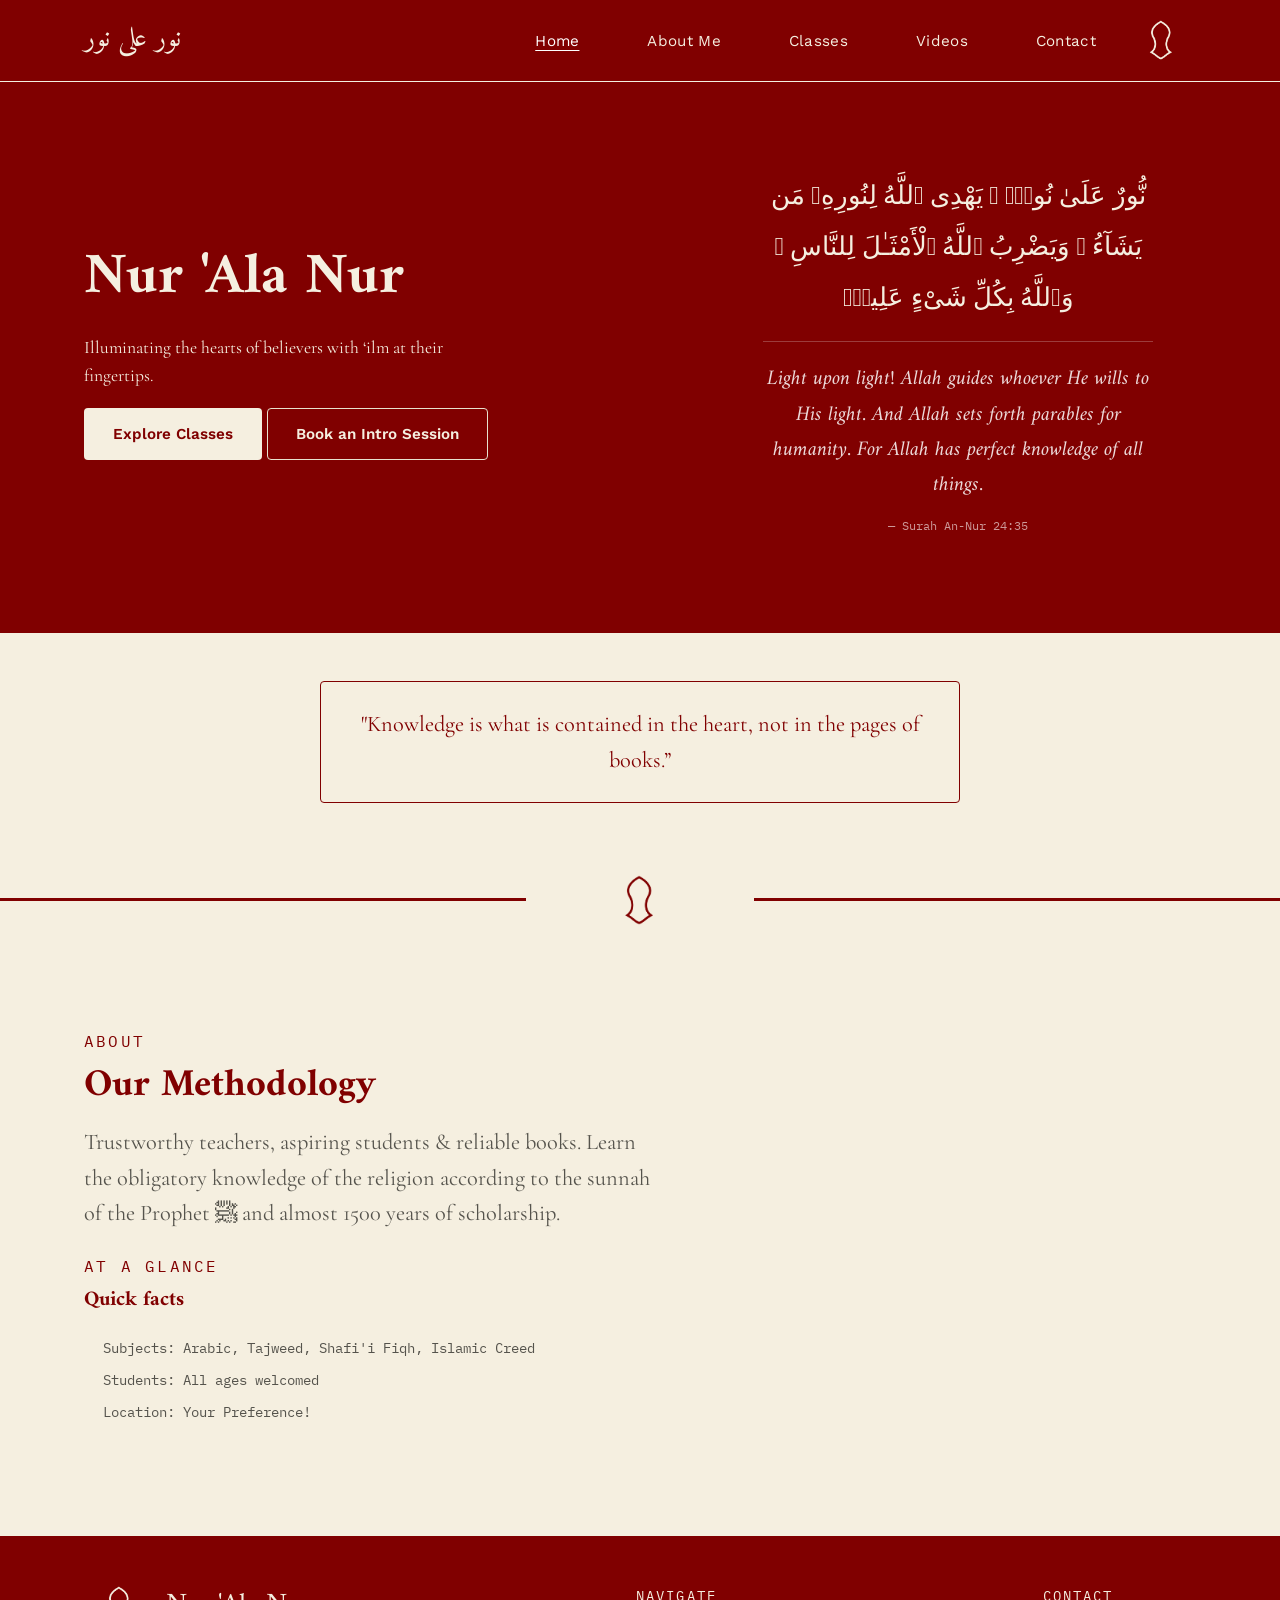
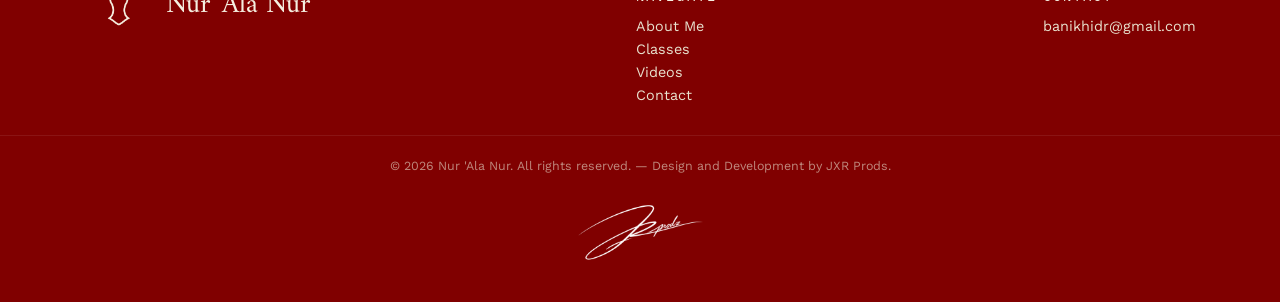
==== commit d6e6fea4: "Added a file for commit." ====
--- a/code/index.html
+++ b/code/index.html
@@ -7,7 +7,7 @@
   <title>Nur 'Ala Nur</title>
   <link rel="preconnect" href="https://fonts.googleapis.com">
   <link
-    href="https://fonts.googleapis.com/css2?family=Amiri:ital,wght@0,400;0,700;1,400&family=Work+Sans:wght@400;500;600;700&family=IBM+Plex+Mono:wght@400;500&display=swap"
+    href="https://fonts.googleapis.com/css2?family=Amiri:ital,wght@0,400;0,700;1,400&family=Cormorant+Garamond:ital,wght@0,400;0,500;0,600;1,400&family=Work+Sans:wght@400;500;600;700&family=IBM+Plex+Mono:wght@400;500&display=swap"
     rel="stylesheet">
   <link rel="stylesheet" href="styles.css">
 </head>
@@ -70,7 +70,7 @@
         <span class="eyebrow">About</span>
         <h2>Our Methodology</h2>
         <p>Trustworthy teachers, aspiring students & reliable books.
-          Learn the obligatory knowledge of the religion according to the sunnah of the Prophet ﷺ and almost 1500 years of scholarship.
+          Learn <br> the obligatory knowledge of the religion according to the sunnah <br>of the Prophet ﷺ and almost 1500 years of scholarship.
         </p>
       </div>
       <div class="fact-card">
